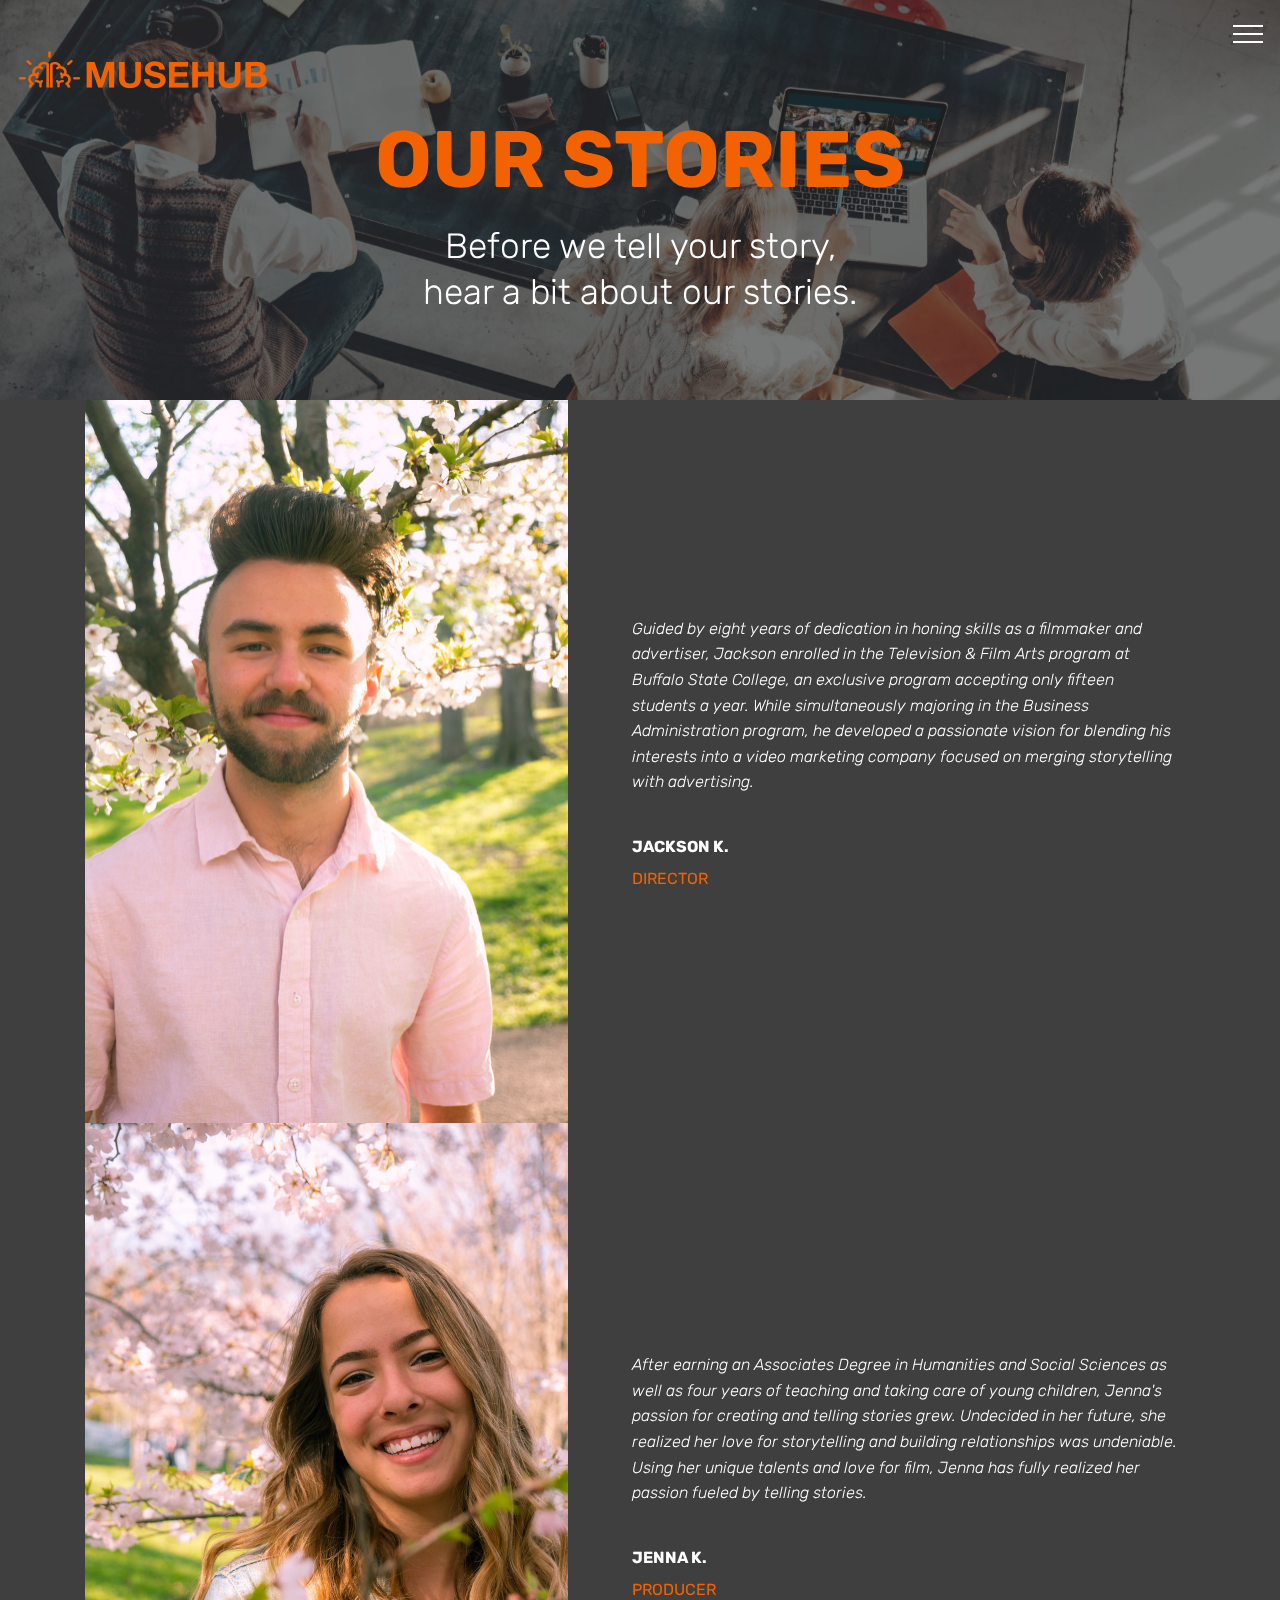
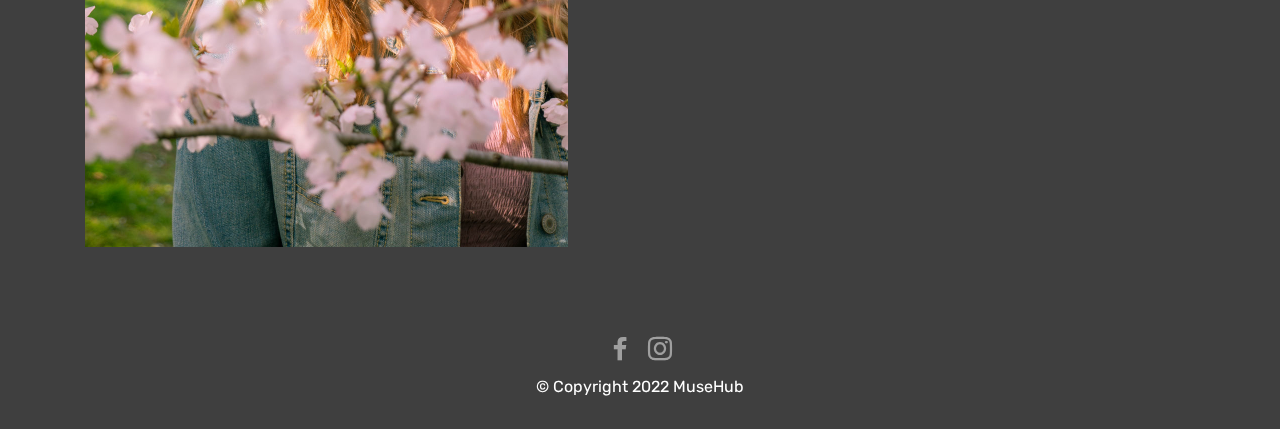
==== about-us.html @ b137a428 "MH Connection" ====
<!DOCTYPE html>
<html  >
<head>
  <!-- Site made with Mobirise Website Builder v4.12.4, https://mobirise.com -->
  <meta charset="UTF-8">
  <meta http-equiv="X-UA-Compatible" content="IE=edge">
  <meta name="generator" content="Mobirise v4.12.4, mobirise.com">
  <meta name="viewport" content="width=device-width, initial-scale=1, minimum-scale=1">
  <link rel="shortcut icon" href="assets/images/logo-icon-bottomless-downscaled-128x128-1.png" type="image/x-icon">
  <meta name="description" content="About Us | MuseHub">
  
  
  <title>About Us</title>
  <link rel="stylesheet" href="assets/web/assets/mobirise-icons/mobirise-icons.css">
  <link rel="stylesheet" href="assets/bootstrap/css/bootstrap.min.css">
  <link rel="stylesheet" href="assets/bootstrap/css/bootstrap-grid.min.css">
  <link rel="stylesheet" href="assets/bootstrap/css/bootstrap-reboot.min.css">
  <link rel="stylesheet" href="assets/socicon/css/styles.css">
  <link rel="stylesheet" href="assets/tether/tether.min.css">
  <link rel="stylesheet" href="assets/dropdown/css/style.css">
  <link rel="stylesheet" href="assets/theme/css/style.css">
  <link rel="preload" as="style" href="assets/mobirise/css/mbr-additional.css"><link rel="stylesheet" href="assets/mobirise/css/mbr-additional.css" type="text/css">
  
  
  
</head>
<body>
  <section class="menu cid-t1zTqiDRHz" once="menu" id="menu1-e">

    

    <nav class="navbar navbar-expand beta-menu navbar-dropdown align-items-center navbar-fixed-top collapsed bg-color transparent">
        <button class="navbar-toggler navbar-toggler-right" type="button" data-toggle="collapse" data-target="#navbarSupportedContent" aria-controls="navbarSupportedContent" aria-expanded="false" aria-label="Toggle navigation">
            <div class="hamburger">
                <span></span>
                <span></span>
                <span></span>
                <span></span>
            </div>
        </button>
        <div class="menu-logo">
            <div class="navbar-brand">
                <span class="navbar-logo">
                    <a href="index.html">
                         <img src="assets/images/logo-full-256x128.png" alt="Mobirise" title="" style="height: 8rem;">
                    </a>
                </span>
                
            </div>
        </div>
        <div class="collapse navbar-collapse" id="navbarSupportedContent">
            <ul class="navbar-nav nav-dropdown nav-right" data-app-modern-menu="true"><li class="nav-item">
                    <a class="nav-link link text-white display-7" href="index.html">Home</a>
                </li><li class="nav-item"><a class="nav-link link text-white display-7" href="portfolio.html">Portfolio</a></li><li class="nav-item"><a class="nav-link link text-white display-7" href="about-us.html">About Us</a></li></ul>
            
        </div>
    </nav>
</section>

<section class="engine"><a href="https://mobirise.info">Mobirise</a></section><section class="mbr-section content5 cid-t28yUjhYDV mbr-parallax-background" id="content5-j">

    

    <div class="mbr-overlay" style="opacity: 0.6; background-color: rgb(35, 35, 35);">
    </div>

    <div class="container">
        <div class="media-container-row">
            <div class="title col-12 col-md-8">
                <h2 class="align-center mbr-bold mbr-white pb-3 mbr-fonts-style display-1">OUR STORIES</h2>
                <h3 class="mbr-section-subtitle align-center mbr-light mbr-white pb-3 mbr-fonts-style display-5">
                    Before we tell your story,<br>hear a bit about our stories.</h3>
                
                
            </div>
        </div>
    </div>
</section>

<section class="testimonials2 cid-t28yjPKEwn" id="testimonials2-g">

    

    

    <div class="container">
        <div class="media-container-row">
            <div class="mbr-figure pr-lg-5" style="width: 90%;">
              <img src="assets/images/p1060452-966x1448.jpg" alt="" title="">
            </div>
            <div class="media-content px-3 align-self-center mbr-white py-2">
                    <p class="mbr-text testimonial-text mbr-fonts-style display-7">
                       Guided by eight years of dedication in honing skills as a filmmaker and advertiser, Jackson enrolled in the Television &amp; Film Arts program at Buffalo State College, an exclusive program accepting only fifteen students a year. While simultaneously majoring in the Business Administration program, he developed a passionate vision for blending his interests into a video marketing company focused on merging storytelling with advertising.
                    </p>
                    <p class="mbr-author-name pt-4 mb-2 mbr-fonts-style display-7">JACKSON K.</p>
                    <p class="mbr-author-desc mbr-fonts-style display-7">DIRECTOR</p>
            </div>
        </div>
    </div>
</section>

<section class="testimonials2 cid-t28ByEzPIS" id="testimonials2-k">

    

    

    <div class="container">
        <div class="media-container-row">
            <div class="mbr-figure pr-lg-5" style="width: 90%;">
              <img src="assets/images/p1060323-966x1448.jpg" alt="" title="">
            </div>
            <div class="media-content px-3 align-self-center mbr-white py-2">
                    <p class="mbr-text testimonial-text mbr-fonts-style display-7">After earning an Associates Degree in Humanities and Social Sciences as well as four years of teaching and taking care of young children, Jenna's passion for creating and telling stories grew. Undecided in her future, she realized her love for storytelling and building relationships was undeniable. Using her unique talents and love for film, Jenna has fully realized her passion fueled by telling stories.</p>
                    <p class="mbr-author-name pt-4 mb-2 mbr-fonts-style display-7">JENNA K.</p>
                    <p class="mbr-author-desc mbr-fonts-style display-7">PRODUCER</p>
            </div>
        </div>
    </div>
</section>

<section once="footers" class="cid-t2bMqjJQaC" id="footer7-13">

    

    

    <div class="container">
        <div class="media-container-row align-center mbr-white">
            
            <div class="row social-row">
                <div class="social-list align-right pb-2">
                    
                    
                    
                    
                    
                    
                <div class="soc-item">
                        <a href="https://twitter.com/mobirise" target="_blank">
                            <span class="mbr-iconfont mbr-iconfont-social socicon-facebook socicon"></span>
                        </a>
                    </div><div class="soc-item">
                        <a href="https://twitter.com/mobirise" target="_blank">
                            <span class="mbr-iconfont mbr-iconfont-social socicon-instagram socicon"></span>
                        </a>
                    </div></div>
            </div>
            <div class="row row-copirayt">
                <p class="mbr-text mb-0 mbr-fonts-style mbr-white align-center display-7">
                    © Copyright 2022 MuseHub</p>
            </div>
        </div>
    </div>
</section>


  <script src="assets/web/assets/jquery/jquery.min.js"></script>
  <script src="assets/popper/popper.min.js"></script>
  <script src="assets/bootstrap/js/bootstrap.min.js"></script>
  <script src="assets/tether/tether.min.js"></script>
  <script src="assets/dropdown/js/nav-dropdown.js"></script>
  <script src="assets/dropdown/js/navbar-dropdown.js"></script>
  <script src="assets/touchswipe/jquery.touch-swipe.min.js"></script>
  <script src="assets/parallax/jarallax.min.js"></script>
  <script src="assets/smoothscroll/smooth-scroll.js"></script>
  <script src="assets/theme/js/script.js"></script>
  
  
</body>
</html>
---- assets/web/assets/mobirise-icons/mobirise-icons.css ----
@font-face {
  font-family: 'MobiriseIcons';
  src:  url('mobirise-icons.eot?spat4u');
  src:  url('mobirise-icons.eot?spat4u#iefix') format('embedded-opentype'),
    url('mobirise-icons.ttf?spat4u') format('truetype'),
    url('mobirise-icons.woff?spat4u') format('woff'),
    url('mobirise-icons.svg?spat4u#MobiriseIcons') format('svg');
  font-weight: normal;
  font-style: normal;
  font-display: swap;
}

[class^="mbri-"], [class*=" mbri-"] {
  /* use !important to prevent issues with browser extensions that change fonts */
  font-family: MobiriseIcons !important;
  speak: none;
  font-style: normal;
  font-weight: normal;
  font-variant: normal;
  text-transform: none;
  line-height: 1;

  /* Better Font Rendering =========== */
  -webkit-font-smoothing: antialiased;
  -moz-osx-font-smoothing: grayscale;
}

.mbri-add-submenu:before {
  content: "\e900";
}
.mbri-alert:before {
  content: "\e901";
}
.mbri-align-center:before {
  content: "\e902";
}
.mbri-align-justify:before {
  content: "\e903";
}
.mbri-align-left:before {
  content: "\e904";
}
.mbri-align-right:before {
  content: "\e905";
}
.mbri-android:before {
  content: "\e906";
}
.mbri-apple:before {
  content: "\e907";
}
.mbri-arrow-down:before {
  content: "\e908";
}
.mbri-arrow-next:before {
  content: "\e909";
}
.mbri-arrow-prev:before {
  content: "\e90a";
}
.mbri-arrow-up:before {
  content: "\e90b";
}
.mbri-bold:before {
  content: "\e90c";
}
.mbri-bookmark:before {
  content: "\e90d";
}
.mbri-bootstrap:before {
  content: "\e90e";
}
.mbri-briefcase:before {
  content: "\e90f";
}
.mbri-browse:before {
  content: "\e910";
}
.mbri-bulleted-list:before {
  content: "\e911";
}
.mbri-calendar:before {
  content: "\e912";
}
.mbri-camera:before {
  content: "\e913";
}
.mbri-cart-add:before {
  content: "\e914";
}
.mbri-cart-full:before {
  content: "\e915";
}
.mbri-cash:before {
  content: "\e916";
}
.mbri-change-style:before {
  content: "\e917";
}
.mbri-chat:before {
  content: "\e918";
}
.mbri-clock:before {
  content: "\e919";
}
.mbri-close:before {
  content: "\e91a";
}
.mbri-cloud:before {
  content: "\e91b";
}
.mbri-code:before {
  content: "\e91c";
}
.mbri-contact-form:before {
  content: "\e91d";
}
.mbri-credit-card:before {
  content: "\e91e";
}
.mbri-cursor-click:before {
  content: "\e91f";
}
.mbri-cust-feedback:before {
  content: "\e920";
}
.mbri-database:before {
  content: "\e921";
}
.mbri-delivery:before {
  content: "\e922";
}
.mbri-desktop:before {
  content: "\e923";
}
.mbri-devices:before {
  content: "\e924";
}
.mbri-down:before {
  content: "\e925";
}
.mbri-download:before {
  content: "\e989";
}
.mbri-drag-n-drop:before {
  content: "\e927";
}
.mbri-drag-n-drop2:before {
  content: "\e928";
}
.mbri-edit:before {
  content: "\e929";
}
.mbri-edit2:before {
  content: "\e92a";
}
.mbri-error:before {
  content: "\e92b";
}
.mbri-extension:before {
  content: "\e92c";
}
.mbri-features:before {
  content: "\e92d";
}
.mbri-file:before {
  content: "\e92e";
}
.mbri-flag:before {
  content: "\e92f";
}
.mbri-folder:before {
  content: "\e930";
}
.mbri-gift:before {
  content: "\e931";
}
.mbri-github:before {
  content: "\e932";
}
.mbri-globe:before {
  content: "\e933";
}
.mbri-globe-2:before {
  content: "\e934";
}
.mbri-growing-chart:before {
  content: "\e935";
}
.mbri-hearth:before {
  content: "\e936";
}
.mbri-help:before {
  content: "\e937";
}
.mbri-home:before {
  content: "\e938";
}
.mbri-hot-cup:before {
  content: "\e939";
}
.mbri-idea:before {
  content: "\e93a";
}
.mbri-image-gallery:before {
  content: "\e93b";
}
.mbri-image-slider:before {
  content: "\e93c";
}
.mbri-info:before {
  content: "\e93d";
}
.mbri-italic:before {
  content: "\e93e";
}
.mbri-key:before {
  content: "\e93f";
}
.mbri-laptop:before {
  content: "\e940";
}
.mbri-layers:before {
  content: "\e941";
}
.mbri-left-right:before {
  content: "\e942";
}
.mbri-left:before {
  content: "\e943";
}
.mbri-letter:before {
  content: "\e944";
}
.mbri-like:before {
  content: "\e945";
}
.mbri-link:before {
  content: "\e946";
}
.mbri-lock:before {
  content: "\e947";
}
.mbri-login:before {
  content: "\e948";
}
.mbri-logout:before {
  content: "\e949";
}
.mbri-magic-stick:before {
  content: "\e94a";
}
.mbri-map-pin:before {
  content: "\e94b";
}
.mbri-menu:before {
  content: "\e94c";
}
.mbri-mobile:before {
  content: "\e94d";
}
.mbri-mobile2:before {
  content: "\e94e";
}
.mbri-mobirise:before {
  content: "\e94f";
}
.mbri-more-horizontal:before {
  content: "\e950";
}
.mbri-more-vertical:before {
  content: "\e951";
}
.mbri-music:before {
  content: "\e952";
}
.mbri-new-file:before {
  content: "\e953";
}
.mbri-numbered-list:before {
  content: "\e954";
}
.mbri-opened-folder:before {
  content: "\e955";
}
.mbri-pages:before {
  content: "\e956";
}
.mbri-paper-plane:before {
  content: "\e957";
}
.mbri-paperclip:before {
  content: "\e958";
}
.mbri-photo:before {
  content: "\e959";
}
.mbri-photos:before {
  content: "\e95a";
}
.mbri-pin:before {
  content: "\e95b";
}
.mbri-play:before {
  content: "\e95c";
}
.mbri-plus:before {
  content: "\e95d";
}
.mbri-preview:before {
  content: "\e95e";
}
.mbri-print:before {
  content: "\e95f";
}
.mbri-protect:before {
  content: "\e960";
}
.mbri-question:before {
  content: "\e961";
}
.mbri-quote-left:before {
  content: "\e962";
}
.mbri-quote-right:before {
  content: "\e963";
}
.mbri-refresh:before {
  content: "\e964";
}
.mbri-responsive:before {
  content: "\e965";
}
.mbri-right:before {
  content: "\e966";
}
.mbri-rocket:before {
  content: "\e967";
}
.mbri-sad-face:before {
  content: "\e968";
}
.mbri-sale:before {
  content: "\e969";
}
.mbri-save:before {
  content: "\e96a";
}
.mbri-search:before {
  content: "\e96b";
}
.mbri-setting:before {
  content: "\e96c";
}
.mbri-setting2:before {
  content: "\e96d";
}
.mbri-setting3:before {
  content: "\e96e";
}
.mbri-share:before {
  content: "\e96f";
}
.mbri-shopping-bag:before {
  content: "\e970";
}
.mbri-shopping-basket:before {
  content: "\e971";
}
.mbri-shopping-cart:before {
  content: "\e972";
}
.mbri-sites:before {
  content: "\e973";
}
.mbri-smile-face:before {
  content: "\e974";
}
.mbri-speed:before {
  content: "\e975";
}
.mbri-star:before {
  content: "\e976";
}
.mbri-success:before {
  content: "\e977";
}
.mbri-sun:before {
  content: "\e978";
}
.mbri-sun2:before {
  content: "\e979";
}
.mbri-tablet:before {
  content: "\e97a";
}
.mbri-tablet-vertical:before {
  content: "\e97b";
}
.mbri-target:before {
  content: "\e97c";
}
.mbri-timer:before {
  content: "\e97d";
}
.mbri-to-ftp:before {
  content: "\e97e";
}
.mbri-to-local-drive:before {
  content: "\e97f";
}
.mbri-touch-swipe:before {
  content: "\e980";
}
.mbri-touch:before {
  content: "\e981";
}
.mbri-trash:before {
  content: "\e982";
}
.mbri-underline:before {
  content: "\e983";
}
.mbri-unlink:before {
  content: "\e984";
}
.mbri-unlock:before {
  content: "\e985";
}
.mbri-up-down:before {
  content: "\e986";
}
.mbri-up:before {
  content: "\e987";
}
.mbri-update:before {
  content: "\e988";
}
.mbri-upload:before {
 content: "\e926"; 
}
.mbri-user:before {
  content: "\e98a";
}
.mbri-user2:before {
  content: "\e98b";
}
.mbri-users:before {
  content: "\e98c";
}
.mbri-video:before {
  content: "\e98d";
}
.mbri-video-play:before {
  content: "\e98e";
}
.mbri-watch:before {
  content: "\e98f";
}
.mbri-website-theme:before {
  content: "\e990";
}
.mbri-wifi:before {
  content: "\e991";
}
.mbri-windows:before {
  content: "\e992";
}
.mbri-zoom-out:before {
  content: "\e993";
}
.mbri-redo:before {
  content: "\e994";
}
.mbri-undo:before {
  content: "\e995";
}
---- assets/socicon/css/styles.css ----
@charset "UTF-8";

@font-face {
  font-family: 'Socicon';
  src:  url('../fonts/socicon.eot');
  src:  url('../fonts/socicon.eot?#iefix') format('embedded-opentype'),
    url('../fonts/socicon.woff2') format('woff2'),
    url('../fonts/socicon.ttf') format('truetype'),
    url('../fonts/socicon.woff') format('woff'),
    url('../fonts/socicon.svg#socicon') format('svg');
  font-weight: normal;
  font-style: normal;
}

[data-icon]:before {
  font-family: "socicon" !important;
  content: attr(data-icon);
  font-style: normal !important;
  font-weight: normal !important;
  font-variant: normal !important;
  text-transform: none !important;
  speak: none;
  line-height: 1;
  -webkit-font-smoothing: antialiased;
  -moz-osx-font-smoothing: grayscale;
}

[class^="socicon-"], [class*=" socicon-"] {
  /* use !important to prevent issues with browser extensions that change fonts */
  font-family: 'Socicon' !important;
  speak: none;
  font-style: normal;
  font-weight: normal;
  font-variant: normal;
  text-transform: none;
  line-height: 1;

  /* Better Font Rendering =========== */
  -webkit-font-smoothing: antialiased;
  -moz-osx-font-smoothing: grayscale;
}

.socicon-eitaa:before {
  content: "\e97c";
}
.socicon-soroush:before {
  content: "\e97d";
}
.socicon-bale:before {
  content: "\e97e";
}
.socicon-zazzle:before {
  content: "\e97b";
}
.socicon-society6:before {
  content: "\e97a";
}
.socicon-redbubble:before {
  content: "\e979";
}
.socicon-avvo:before {
  content: "\e978";
}
.socicon-stitcher:before {
  content: "\e977";
}
.socicon-googlehangouts:before {
  content: "\e974";
}
.socicon-dlive:before {
  content: "\e975";
}
.socicon-vsco:before {
  content: "\e976";
}
.socicon-flipboard:before {
  content: "\e973";
}
.socicon-ubuntu:before {
  content: "\e958";
}
.socicon-artstation:before {
  content: "\e959";
}
.socicon-invision:before {
  content: "\e95a";
}
.socicon-torial:before {
  content: "\e95b";
}
.socicon-collectorz:before {
  content: "\e95c";
}
.socicon-seenthis:before {
  content: "\e95d";
}
.socicon-googleplaymusic:before {
  content: "\e95e";
}
.socicon-debian:before {
  content: "\e95f";
}
.socicon-filmfreeway:before {
  content: "\e960";
}
.socicon-gnome:before {
  content: "\e961";
}
.socicon-itchio:before {
  content: "\e962";
}
.socicon-jamendo:before {
  content: "\e963";
}
.socicon-mix:before {
  content: "\e964";
}
.socicon-sharepoint:before {
  content: "\e965";
}
.socicon-tinder:before {
  content: "\e966";
}
.socicon-windguru:before {
  content: "\e967";
}
.socicon-cdbaby:before {
  content: "\e968";
}
.socicon-elementaryos:before {
  content: "\e969";
}
.socicon-stage32:before {
  content: "\e96a";
}
.socicon-tiktok:before {
  content: "\e96b";
}
.socicon-gitter:before {
  content: "\e96c";
}
.socicon-letterboxd:before {
  content: "\e96d";
}
.socicon-threema:before {
  content: "\e96e";
}
.socicon-splice:before {
  content: "\e96f";
}
.socicon-metapop:before {
  content: "\e970";
}
.socicon-naver:before {
  content: "\e971";
}
.socicon-remote:before {
  content: "\e972";
}
.socicon-internet:before {
  content: "\e957";
}
.socicon-moddb:before {
  content: "\e94b";
}
.socicon-indiedb:before {
  content: "\e94c";
}
.socicon-traxsource:before {
  content: "\e94d";
}
.socicon-gamefor:before {
  content: "\e94e";
}
.socicon-pixiv:before {
  content: "\e94f";
}
.socicon-myanimelist:before {
  content: "\e950";
}
.socicon-blackberry:before {
  content: "\e951";
}
.socicon-wickr:before {
  content: "\e952";
}
.socicon-spip:before {
  content: "\e953";
}
.socicon-napster:before {
  content: "\e954";
}
.socicon-beatport:before {
  content: "\e955";
}
.socicon-hackerone:before {
  content: "\e956";
}
.socicon-hackernews:before {
  content: "\e946";
}
.socicon-smashwords:before {
  content: "\e947";
}
.socicon-kobo:before {
  content: "\e948";
}
.socicon-bookbub:before {
  content: "\e949";
}
.socicon-mailru:before {
  content: "\e94a";
}
.socicon-gitlab:before {
  content: "\e945";
}
.socicon-instructables:before {
  content: "\e944";
}
.socicon-portfolio:before {
  content: "\e943";
}
.socicon-codered:before {
  content: "\e940";
}
.socicon-origin:before {
  content: "\e941";
}
.socicon-nextdoor:before {
  content: "\e942";
}
.socicon-udemy:before {
  content: "\e93f";
}
.socicon-livemaster:before {
  content: "\e93e";
}
.socicon-crunchbase:before {
  content: "\e93b";
}
.socicon-homefy:before {
  content: "\e93c";
}
.socicon-calendly:before {
  content: "\e93d";
}
.socicon-realtor:before {
  content: "\e90f";
}
.socicon-tidal:before {
  content: "\e910";
}
.socicon-qobuz:before {
  content: "\e911";
}
.socicon-natgeo:before {
  content: "\e912";
}
.socicon-mastodon:before {
  content: "\e913";
}
.socicon-unsplash:before {
  content: "\e914";
}
.socicon-homeadvisor:before {
  content: "\e915";
}
.socicon-angieslist:before {
  content: "\e916";
}
.socicon-codepen:before {
  content: "\e917";
}
.socicon-slack:before {
  content: "\e918";
}
.socicon-openaigym:before {
  content: "\e919";
}
.socicon-logmein:before {
  content: "\e91a";
}
.socicon-fiverr:before {
  content: "\e91b";
}
.socicon-gotomeeting:before {
  content: "\e91c";
}
.socicon-aliexpress:before {
  content: "\e91d";
}
.socicon-guru:before {
  content: "\e91e";
}
.socicon-appstore:before {
  content: "\e91f";
}
.socicon-homes:before {
  content: "\e920";
}
.socicon-zoom:before {
  content: "\e921";
}
.socicon-alibaba:before {
  content: "\e922";
}
.socicon-craigslist:before {
  content: "\e923";
}
.socicon-wix:before {
  content: "\e924";
}
.socicon-redfin:before {
  content: "\e925";
}
.socicon-googlecalendar:before {
  content: "\e926";
}
.socicon-shopify:before {
  content: "\e927";
}
.socicon-freelancer:before {
  content: "\e928";
}
.socicon-seedrs:before {
  content: "\e929";
}
.socicon-bing:before {
  content: "\e92a";
}
.socicon-doodle:before {
  content: "\e92b";
}
.socicon-bonanza:before {
  content: "\e92c";
}
.socicon-squarespace:before {
  content: "\e92d";
}
.socicon-toptal:before {
  content: "\e92e";
}
.socicon-gust:before {
  content: "\e92f";
}
.socicon-ask:before {
  content: "\e930";
}
.socicon-trulia:before {
  content: "\e931";
}
.socicon-loomly:before {
  content: "\e932";
}
.socicon-ghost:before {
  content: "\e933";
}
.socicon-upwork:before {
  content: "\e934";
}
.socicon-fundable:before {
  content: "\e935";
}
.socicon-booking:before {
  content: "\e936";
}
.socicon-googlemaps:before {
  content: "\e937";
}
.socicon-zillow:before {
  content: "\e938";
}
.socicon-niconico:before {
  content: "\e939";
}
.socicon-toneden:before {
  content: "\e93a";
}
.socicon-augment:before {
  content: "\e908";
}
.socicon-bitbucket:before {
  content: "\e909";
}
.socicon-fyuse:before {
  content: "\e90a";
}
.socicon-yt-gaming:before {
  content: "\e90b";
}
.socicon-sketchfab:before {
  content: "\e90c";
}
.socicon-mobcrush:before {
  content: "\e90d";
}
.socicon-microsoft:before {
  content: "\e90e";
}
.socicon-pandora:before {
  content: "\e907";
}
.socicon-messenger:before {
  content: "\e906";
}
.socicon-gamewisp:before {
  content: "\e905";
}
.socicon-bloglovin:before {
  content: "\e904";
}
.socicon-tunein:before {
  content: "\e903";
}
.socicon-gamejolt:before {
  content: "\e901";
}
.socicon-trello:before {
  content: "\e902";
}
.socicon-spreadshirt:before {
  content: "\e900";
}
.socicon-500px:before {
  content: "\e000";
}
.socicon-8tracks:before {
  content: "\e001";
}
.socicon-airbnb:before {
  content: "\e002";
}
.socicon-alliance:before {
  content: "\e003";
}
.socicon-amazon:before {
  content: "\e004";
}
.socicon-amplement:before {
  content: "\e005";
}
.socicon-android:before {
  content: "\e006";
}
.socicon-angellist:before {
  content: "\e007";
}
.socicon-apple:before {
  content: "\e008";
}
.socicon-appnet:before {
  content: "\e009";
}
.socicon-baidu:before {
  content: "\e00a";
}
.socicon-bandcamp:before {
  content: "\e00b";
}
.socicon-battlenet:before {
  content: "\e00c";
}
.socicon-mixer:before {
  content: "\e00d";
}
.socicon-bebee:before {
  content: "\e00e";
}
.socicon-bebo:before {
  content: "\e00f";
}
.socicon-behance:before {
  content: "\e010";
}
.socicon-blizzard:before {
  content: "\e011";
}
.socicon-blogger:before {
  content: "\e012";
}
.socicon-buffer:before {
  content: "\e013";
}
.socicon-chrome:before {
  content: "\e014";
}
.socicon-coderwall:before {
  content: "\e015";
}
.socicon-curse:before {
  content: "\e016";
}
.socicon-dailymotion:before {
  content: "\e017";
}
.socicon-deezer:before {
  content: "\e018";
}
.socicon-delicious:before {
  content: "\e019";
}
.socicon-deviantart:before {
  content: "\e01a";
}
.socicon-diablo:before {
  content: "\e01b";
}
.socicon-digg:before {
  content: "\e01c";
}
.socicon-discord:before {
  content: "\e01d";
}
.socicon-disqus:before {
  content: "\e01e";
}
.socicon-douban:before {
  content: "\e01f";
}
.socicon-draugiem:before {
  content: "\e020";
}
.socicon-dribbble:before {
  content: "\e021";
}
.socicon-drupal:before {
  content: "\e022";
}
.socicon-ebay:before {
  content: "\e023";
}
.socicon-ello:before {
  content: "\e024";
}
.socicon-endomodo:before {
  content: "\e025";
}
.socicon-envato:before {
  content: "\e026";
}
.socicon-etsy:before {
  content: "\e027";
}
.socicon-facebook:before {
  content: "\e028";
}
.socicon-feedburner:before {
  content: "\e029";
}
.socicon-filmweb:before {
  content: "\e02a";
}
.socicon-firefox:before {
  content: "\e02b";
}
.socicon-flattr:before {
  content: "\e02c";
}
.socicon-flickr:before {
  content: "\e02d";
}
.socicon-formulr:before {
  content: "\e02e";
}
.socicon-forrst:before {
  content: "\e02f";
}
.socicon-foursquare:before {
  content: "\e030";
}
.socicon-friendfeed:before {
  content: "\e031";
}
.socicon-github:before {
  content: "\e032";
}
.socicon-goodreads:before {
  content: "\e033";
}
.socicon-google:before {
  content: "\e034";
}
.socicon-googlescholar:before {
  content: "\e035";
}
.socicon-googlegroups:before {
  content: "\e036";
}
.socicon-googlephotos:before {
  content: "\e037";
}
.socicon-googleplus:before {
  content: "\e038";
}
.socicon-grooveshark:before {
  content: "\e039";
}
.socicon-hackerrank:before {
  content: "\e03a";
}
.socicon-hearthstone:before {
  content: "\e03b";
}
.socicon-hellocoton:before {
  content: "\e03c";
}
.socicon-heroes:before {
  content: "\e03d";
}
.socicon-smashcast:before {
  content: "\e03e";
}
.socicon-horde:before {
  content: "\e03f";
}
.socicon-houzz:before {
  content: "\e040";
}
.socicon-icq:before {
  content: "\e041";
}
.socicon-identica:before {
  content: "\e042";
}
.socicon-imdb:before {
  content: "\e043";
}
.socicon-instagram:before {
  content: "\e044";
}
.socicon-issuu:before {
  content: "\e045";
}
.socicon-istock:before {
  content: "\e046";
}
.socicon-itunes:before {
  content: "\e047";
}
.socicon-keybase:before {
  content: "\e048";
}
.socicon-lanyrd:before {
  content: "\e049";
}
.socicon-lastfm:before {
  content: "\e04a";
}
.socicon-line:before {
  content: "\e04b";
}
.socicon-linkedin:before {
  content: "\e04c";
}
.socicon-livejournal:before {
  content: "\e04d";
}
.socicon-lyft:before {
  content: "\e04e";
}
.socicon-macos:before {
  content: "\e04f";
}
.socicon-mail:before {
  content: "\e050";
}
.socicon-medium:before {
  content: "\e051";
}
.socicon-meetup:before {
  content: "\e052";
}
.socicon-mixcloud:before {
  content: "\e053";
}
.socicon-modelmayhem:before {
  content: "\e054";
}
.socicon-mumble:before {
  content: "\e055";
}
.socicon-myspace:before {
  content: "\e056";
}
.socicon-newsvine:before {
  content: "\e057";
}
.socicon-nintendo:before {
  content: "\e058";
}
.socicon-npm:before {
  content: "\e059";
}
.socicon-odnoklassniki:before {
  content: "\e05a";
}
.socicon-openid:before {
  content: "\e05b";
}
.socicon-opera:before {
  content: "\e05c";
}
.socicon-outlook:before {
  content: "\e05d";
}
.socicon-overwatch:before {
  content: "\e05e";
}
.socicon-patreon:before {
  content: "\e05f";
}
.socicon-paypal:before {
  content: "\e060";
}
.socicon-periscope:before {
  content: "\e061";
}
.socicon-persona:before {
  content: "\e062";
}
.socicon-pinterest:before {
  content: "\e063";
}
.socicon-play:before {
  content: "\e064";
}
.socicon-player:before {
  content: "\e065";
}
.socicon-playstation:before {
  content: "\e066";
}
.socicon-pocket:before {
  content: "\e067";
}
.socicon-qq:before {
  content: "\e068";
}
.socicon-quora:before {
  content: "\e069";
}
.socicon-raidcall:before {
  content: "\e06a";
}
.socicon-ravelry:before {
  content: "\e06b";
}
.socicon-reddit:before {
  content: "\e06c";
}
.socicon-renren:before {
  content: "\e06d";
}
.socicon-researchgate:before {
  content: "\e06e";
}
.socicon-residentadvisor:before {
  content: "\e06f";
}
.socicon-reverbnation:before {
  content: "\e070";
}
.socicon-rss:before {
  content: "\e071";
}
.socicon-sharethis:before {
  content: "\e072";
}
.socicon-skype:before {
  content: "\e073";
}
.socicon-slideshare:before {
  content: "\e074";
}
.socicon-smugmug:before {
  content: "\e075";
}
.socicon-snapchat:before {
  content: "\e076";
}
.socicon-songkick:before {
  content: "\e077";
}
.socicon-soundcloud:before {
  content: "\e078";
}
.socicon-spotify:before {
  content: "\e079";
}
.socicon-stackexchange:before {
  content: "\e07a";
}
.socicon-stackoverflow:before {
  content: "\e07b";
}
.socicon-starcraft:before {
  content: "\e07c";
}
.socicon-stayfriends:before {
  content: "\e07d";
}
.socicon-steam:before {
  content: "\e07e";
}
.socicon-storehouse:before {
  content: "\e07f";
}
.socicon-strava:before {
  content: "\e080";
}
.socicon-streamjar:before {
  content: "\e081";
}
.socicon-stumbleupon:before {
  content: "\e082";
}
.socicon-swarm:before {
  content: "\e083";
}
.socicon-teamspeak:before {
  content: "\e084";
}
.socicon-teamviewer:before {
  content: "\e085";
}
.socicon-technorati:before {
  content: "\e086";
}
.socicon-telegram:before {
  content: "\e087";
}
.socicon-tripadvisor:before {
  content: "\e088";
}
.socicon-tripit:before {
  content: "\e089";
}
.socicon-triplej:before {
  content: "\e08a";
}
.socicon-tumblr:before {
  content: "\e08b";
}
.socicon-twitch:before {
  content: "\e08c";
}
.socicon-twitter:before {
  content: "\e08d";
}
.socicon-uber:before {
  content: "\e08e";
}
.socicon-ventrilo:before {
  content: "\e08f";
}
.socicon-viadeo:before {
  content: "\e090";
}
.socicon-viber:before {
  content: "\e091";
}
.socicon-viewbug:before {
  content: "\e092";
}
.socicon-vimeo:before {
  content: "\e093";
}
.socicon-vine:before {
  content: "\e094";
}
.socicon-vkontakte:before {
  content: "\e095";
}
.socicon-warcraft:before {
  content: "\e096";
}
.socicon-wechat:before {
  content: "\e097";
}
.socicon-weibo:before {
  content: "\e098";
}
.socicon-whatsapp:before {
  content: "\e099";
}
.socicon-wikipedia:before {
  content: "\e09a";
}
.socicon-windows:before {
  content: "\e09b";
}
.socicon-wordpress:before {
  content: "\e09c";
}
.socicon-wykop:before {
  content: "\e09d";
}
.socicon-xbox:before {
  content: "\e09e";
}
.socicon-xing:before {
  content: "\e09f";
}
.socicon-yahoo:before {
  content: "\e0a0";
}
.socicon-yammer:before {
  content: "\e0a1";
}
.socicon-yandex:before {
  content: "\e0a2";
}
.socicon-yelp:before {
  content: "\e0a3";
}
.socicon-younow:before {
  content: "\e0a4";
}
.socicon-youtube:before {
  content: "\e0a5";
}
.socicon-zapier:before {
  content: "\e0a6";
}
.socicon-zerply:before {
  content: "\e0a7";
}
.socicon-zomato:before {
  content: "\e0a8";
}
.socicon-zynga:before {
  content: "\e0a9";
}
---- assets/dropdown/css/style.css ----
.navbar-dropdown {
  left: 0;
  padding: 0;
  position: absolute;
  right: 0;
  top: 0;
  transition: all 0.45s ease;
  z-index: 1030;
  background: #282828; }
  .navbar-dropdown .navbar-logo {
    margin-right: 0.8rem;
    transition: margin 0.3s ease-in-out;
    vertical-align: middle; }
    .navbar-dropdown .navbar-logo img {
      height: 3.125rem;
      transition: all 0.3s ease-in-out; }
    .navbar-dropdown .navbar-logo.mbr-iconfont {
      font-size: 3.125rem;
      line-height: 3.125rem; }
  .navbar-dropdown .navbar-caption {
    font-weight: 700;
    white-space: normal;
    vertical-align: -4px;
    line-height: 3.125rem !important; }
    .navbar-dropdown .navbar-caption, .navbar-dropdown .navbar-caption:hover {
      color: inherit;
      text-decoration: none; }
  .navbar-dropdown .mbr-iconfont + .navbar-caption {
    vertical-align: -1px; }
  .navbar-dropdown.navbar-fixed-top {
    position: fixed; }
  .navbar-dropdown .navbar-brand span {
    vertical-align: -4px; }
  .navbar-dropdown.bg-color.transparent {
    background: none; }
  .navbar-dropdown.navbar-short .navbar-brand {
    padding: 0.625rem 0; }
    .navbar-dropdown.navbar-short .navbar-brand span {
      vertical-align: -1px; }
  .navbar-dropdown.navbar-short .navbar-caption {
    line-height: 2.375rem !important;
    vertical-align: -2px; }
  .navbar-dropdown.navbar-short .navbar-logo {
    margin-right: 0.5rem; }
    .navbar-dropdown.navbar-short .navbar-logo img {
      height: 2.375rem; }
    .navbar-dropdown.navbar-short .navbar-logo.mbr-iconfont {
      font-size: 2.375rem;
      line-height: 2.375rem; }
  .navbar-dropdown.navbar-short .mbr-table-cell {
    height: 3.625rem; }
  .navbar-dropdown .navbar-close {
    left: 0.6875rem;
    position: fixed;
    top: 0.75rem;
    z-index: 1000; }
  .navbar-dropdown .hamburger-icon {
    content: "";
    display: inline-block;
    vertical-align: middle;
    width: 16px;
    -webkit-box-shadow: 0 -6px 0 1px #282828,0 0 0 1px #282828,0 6px 0 1px #282828;
    -moz-box-shadow: 0 -6px 0 1px #282828,0 0 0 1px #282828,0 6px 0 1px #282828;
    box-shadow: 0 -6px 0 1px #282828,0 0 0 1px #282828,0 6px 0 1px #282828; }

.dropdown-menu .dropdown-toggle[data-toggle="dropdown-submenu"]::after {
  border-bottom: 0.35em solid transparent;
  border-left: 0.35em solid;
  border-right: 0;
  border-top: 0.35em solid transparent;
  margin-left: 0.3rem; }

.dropdown-menu .dropdown-item:focus {
  outline: 0; }

.nav-dropdown {
  font-size: 0.75rem;
  font-weight: 500;
  height: auto !important; }
  .nav-dropdown .nav-btn {
    padding-left: 1rem; }
  .nav-dropdown .link {
    margin: .667em 1.667em;
    font-weight: 500;
    padding: 0;
    transition: color .2s ease-in-out; }
    .nav-dropdown .link.dropdown-toggle {
      margin-right: 2.583em; }
      .nav-dropdown .link.dropdown-toggle::after {
        margin-left: .25rem;
        border-top: 0.35em solid;
        border-right: 0.35em solid transparent;
        border-left: 0.35em solid transparent;
        border-bottom: 0; }
      .nav-dropdown .link.dropdown-toggle[aria-expanded="true"] {
        margin: 0;
        padding: 0.667em 3.263em  0.667em 1.667em; }
  .nav-dropdown .link::after,
  .nav-dropdown .dropdown-item::after {
    color: inherit; }
  .nav-dropdown .btn {
    font-size: 0.75rem;
    font-weight: 700;
    letter-spacing: 0;
    margin-bottom: 0;
    padding-left: 1.25rem;
    padding-right: 1.25rem; }
  .nav-dropdown .dropdown-menu {
    border-radius: 0;
    border: 0;
    left: 0;
    margin: 0;
    padding-bottom: 1.25rem;
    padding-top: 1.25rem;
    position: relative; }
  .nav-dropdown .dropdown-submenu {
    margin-left: 0.125rem;
    top: 0; }
  .nav-dropdown .dropdown-item {
    font-weight: 500;
    line-height: 2;
    padding: 0.3846em 4.615em 0.3846em 1.5385em;
    position: relative;
    transition: color .2s ease-in-out, background-color .2s ease-in-out; }
    .nav-dropdown .dropdown-item::after {
      margin-top: -0.3077em;
      position: absolute;
      right: 1.1538em;
      top: 50%; }
    .nav-dropdown .dropdown-item:focus, .nav-dropdown .dropdown-item:hover {
      background: none; }

@media (max-width: 767px) {
  .nav-dropdown.navbar-toggleable-sm {
    bottom: 0;
    display: none;
    left: 0;
    overflow-x: hidden;
    position: fixed;
    top: 0;
    transform: translateX(-100%);
    -ms-transform: translateX(-100%);
    -webkit-transform: translateX(-100%);
    width: 18.75rem;
    z-index: 999; } }
.nav-dropdown.navbar-toggleable-xl {
  bottom: 0;
  display: none;
  left: 0;
  overflow-x: hidden;
  position: fixed;
  top: 0;
  transform: translateX(-100%);
  -ms-transform: translateX(-100%);
  -webkit-transform: translateX(-100%);
  width: 18.75rem;
  z-index: 999; }

.nav-dropdown-sm {
  display: block !important;
  overflow-x: hidden;
  overflow: auto;
  padding-top: 3.875rem; }
  .nav-dropdown-sm::after {
    content: "";
    display: block;
    height: 3rem;
    width: 100%; }
  .nav-dropdown-sm.collapse.in ~ .navbar-close {
    display: block !important; }
  .nav-dropdown-sm.collapsing, .nav-dropdown-sm.collapse.in {
    transform: translateX(0);
    -ms-transform: translateX(0);
    -webkit-transform: translateX(0);
    transition: all 0.25s ease-out;
    -webkit-transition: all 0.25s ease-out;
    background: #282828; }
  .nav-dropdown-sm.collapsing[aria-expanded="false"] {
    transform: translateX(-100%);
    -ms-transform: translateX(-100%);
    -webkit-transform: translateX(-100%); }
  .nav-dropdown-sm .nav-item {
    display: block;
    margin-left: 0 !important;
    padding-left: 0; }
  .nav-dropdown-sm .link,
  .nav-dropdown-sm .dropdown-item {
    border-top: 1px dotted rgba(255, 255, 255, 0.1);
    font-size: 0.8125rem;
    line-height: 1.6;
    margin: 0 !important;
    padding: 0.875rem 2.4rem 0.875rem 1.5625rem !important;
    position: relative;
    white-space: normal; }
    .nav-dropdown-sm .link:focus, .nav-dropdown-sm .link:hover,
    .nav-dropdown-sm .dropdown-item:focus,
    .nav-dropdown-sm .dropdown-item:hover {
      background: rgba(0, 0, 0, 0.2) !important;
      color: #c0a375; }
  .nav-dropdown-sm .nav-btn {
    position: relative;
    padding: 1.5625rem 1.5625rem 0 1.5625rem; }
    .nav-dropdown-sm .nav-btn::before {
      border-top: 1px dotted rgba(255, 255, 255, 0.1);
      content: "";
      left: 0;
      position: absolute;
      top: 0;
      width: 100%; }
    .nav-dropdown-sm .nav-btn + .nav-btn {
      padding-top: 0.625rem; }
      .nav-dropdown-sm .nav-btn + .nav-btn::before {
        display: none; }
  .nav-dropdown-sm .btn {
    padding: 0.625rem 0; }
  .nav-dropdown-sm .dropdown-toggle[data-toggle="dropdown-submenu"]::after {
    margin-left: .25rem;
    border-top: 0.35em solid;
    border-right: 0.35em solid transparent;
    border-left: 0.35em solid transparent;
    border-bottom: 0; }
  .nav-dropdown-sm .dropdown-toggle[data-toggle="dropdown-submenu"][aria-expanded="true"]::after {
    border-top: 0;
    border-right: 0.35em solid transparent;
    border-left: 0.35em solid transparent;
    border-bottom: 0.35em solid; }
  .nav-dropdown-sm .dropdown-menu {
    margin: 0;
    padding: 0;
    position: relative;
    top: 0;
    left: 0;
    width: 100%;
    border: 0;
    float: none;
    border-radius: 0;
    background: none; }
  .nav-dropdown-sm .dropdown-submenu {
    left: 100%;
    margin-left: 0.125rem;
    margin-top: -1.25rem;
    top: 0; }

.navbar-toggleable-sm .nav-dropdown .dropdown-menu {
  position: absolute; }

.navbar-toggleable-sm .nav-dropdown .dropdown-submenu {
  left: 100%;
  margin-left: 0.125rem;
  margin-top: -1.25rem;
  top: 0; }

.navbar-toggleable-sm.opened .nav-dropdown .dropdown-menu {
  position: relative; }

.navbar-toggleable-sm.opened .nav-dropdown .dropdown-submenu {
  left: 0;
  margin-left: 00rem;
  margin-top: 0rem;
  top: 0; }

.is-builder .nav-dropdown.collapsing {
  transition: none !important; }

/*# sourceMappingURL=style.css.map */
---- assets/theme/css/style.css ----
/*!
 * Mobirise v4 theme (https://mobirise.com/)
 * Copyright 2017 Mobirise
 */
section {
  background-color: #eeeeee;
}

.form-control:focus {
  box-shadow: none;
}

:focus {
  outline: none;
}

body {
  font-style: normal;
  line-height: 1.5;
}

section,
.container,
.container-fluid {
  position: relative;
  word-wrap: break-word;
}

a.mbr-iconfont:hover {
  text-decoration: none;
}

.article .lead p,
.article .lead ul,
.article .lead ol,
.article .lead pre,
.article .lead blockquote {
  margin-bottom: 0;
}

ul,
ol,
pre,
blockquote {
  margin-bottom: 2.3125rem;
}

pre {
  background: #f4f4f4;
  padding: 10px 24px;
  white-space: pre-wrap;
}

.inactive {
  -webkit-user-select: none;
  -moz-user-select: none;
  -ms-user-select: none;
  user-select: none;
  pointer-events: none;
  -webkit-user-drag: none;
  user-drag: none;
}

.mbr-section__comments .row {
  justify-content: center;
  -webkit-justify-content: center;
}

a {
  font-style: normal;
  font-weight: 400;
  cursor: pointer;
}

a, a:hover {
  text-decoration: none;
}

figure {
  margin-bottom: 0;
}

body {
  color: #232323;
}

h1,
h2,
h3,
h4,
h5,
h6,
.h1,
.h2,
.h3,
.h4,
.h5,
.h6,
.display-1,
.display-2,
.display-3,
.display-4 {
  line-height: 1;
  word-break: break-word;
  word-wrap: break-word;
}

.mbr-section-title {
  font-style: normal;
  line-height: 1.2;
}

.mbr-section-subtitle {
  line-height: 1.3;
}

.mbr-text {
  font-style: normal;
  line-height: 1.6;
}

b,
strong {
  font-weight: bold;
}

blockquote {
  padding: 10px 0 10px 20px;
  position: relative;
  border-left: 2px solid;
  border-color: #ff3366;
}

input:-webkit-autofill, input:-webkit-autofill:hover, input:-webkit-autofill:focus, input:-webkit-autofill:active {
  transition-delay: 9999s;
  transition-property: background-color, color;
}

textarea[type='hidden'] {
  display: none;
}

body {
  position: relative;
}

section {
  background-position: 50% 50%;
  background-repeat: no-repeat;
  background-size: cover;
}

section .mbr-background-video,
section .mbr-background-video-preview {
  position: absolute;
  bottom: 0;
  left: 0;
  right: 0;
  top: 0;
}

.hidden {
  visibility: hidden;
}

.mbr-z-index20 {
  z-index: 20;
}

/*! Base colors */
.mbr-white {
  color: #ffffff;
}

.mbr-black {
  color: #000000;
}

.mbr-bg-white {
  background-color: #ffffff;
}

.mbr-bg-black {
  background-color: #000000;
}

/*! Text-aligns */
.align-left {
  text-align: left;
}

.align-center {
  text-align: center;
}

.align-right {
  text-align: right;
}

@media (max-width: 767px) {
  .align-left,
  .align-center,
  .align-right,
  .mbr-section-btn,
  .mbr-section-title {
    text-align: center;
  }
}

/*! Font-weight  */
.mbr-light {
  font-weight: 300;
}

.mbr-regular {
  font-weight: 400;
}

.mbr-semibold {
  font-weight: 500;
}

.mbr-bold {
  font-weight: 700;
}

/*! Media  */
.media-size-item {
  -moz-flex: 1 1 auto;
  -o-flex: 1 1 auto;
  flex: 1 1 auto;
}

.media-content {
  flex-basis: 100%;
}

.media-container-row {
  display: flex;
  flex-direction: row;
  flex-wrap: wrap;
  justify-content: center;
  align-content: center;
  align-items: start;
}

.media-container-row .media-size-item {
  width: 400px;
}

.media-container-column {
  display: flex;
  flex-direction: column;
  flex-wrap: wrap;
  justify-content: center;
  align-content: center;
  align-items: stretch;
}

.media-container-column > * {
  width: 100%;
}

@media (min-width: 992px) {
  .media-container-row {
    flex-wrap: nowrap;
  }
}

figure {
  overflow: hidden;
}

figure[mbr-media-size] {
  transition: width 0.1s;
}

.mbr-figure img,
.mbr-figure iframe {
  display: block;
  width: 100%;
}

.card {
  background-color: transparent;
  border: none;
}

.card-box {
  width: 100%;
}

.card-img {
  text-align: center;
  flex-shrink: 0;
  -webkit-flex-shrink: 0;
}

.media {
  max-width: 100%;
  margin: 0 auto;
}

.mbr-figure {
  -ms-grid-row-align: center;
  align-self: center;
}

.media-container > div {
  max-width: 100%;
}

.mbr-figure img,
.card-img img {
  width: 100%;
}

@media (max-width: 991px) {
  .media-size-item {
    width: auto !important;
  }
  .media {
    width: auto;
  }
  .mbr-figure {
    width: 100% !important;
  }
}

/*! Buttons */
.btn {
  font-weight: 500;
  border-width: 2px;
  font-style: normal;
  letter-spacing: 1px;
  margin: .4rem .8rem;
  white-space: normal;
  transition: all .3s ease-in-out;
  display: inline-flex;
  align-items: center;
  justify-content: center;
  word-break: break-word;
  -webkit-align-items: center;
  -webkit-justify-content: center;
  display: -webkit-inline-flex;
}

.btn-sm {
  font-weight: 500;
  letter-spacing: 1px;
  transition: all .3s ease-in-out;
}

.btn-md {
  font-weight: 500;
  letter-spacing: 1px;
  margin: .4rem .8rem !important;
  transition: all .3s ease-in-out;
}

.btn-lg {
  font-weight: 500;
  letter-spacing: 1px;
  margin: .4rem .8rem !important;
  transition: all .3s ease-in-out;
}

.mbr-section-btn {
  margin-left: -0.25rem;
  margin-right: -0.25rem;
  font-size: 0;
}

nav .mbr-section-btn {
  margin-left: 0rem;
  margin-right: 0rem;
}

.btn-form {
  border-radius: 0;
}

.btn-form:hover {
  cursor: pointer;
}

/*! Btn icon margin */
.btn .mbr-iconfont,
.btn.btn-sm .mbr-iconfont {
  cursor: pointer;
  margin-right: 0.5rem;
}

.btn.btn-md .mbr-iconfont,
.btn.btn-md .mbr-iconfont {
  margin-right: 0.8rem;
}

.mbr-regular {
  font-weight: 400;
}

.mbr-semibold {
  font-weight: 500;
}

.mbr-bold {
  font-weight: 700;
}

[type='submit'] {
  -webkit-appearance: none;
}

/*! Full-screen */
.mbr-fullscreen .mbr-overlay {
  min-height: 100vh;
}

.mbr-fullscreen {
  display: flex;
  display: -moz-flex;
  display: -ms-flex;
  display: -o-flex;
  align-items: center;
  -webkit-align-items: center;
  min-height: 100vh;
  padding-top: 3rem;
  padding-bottom: 3rem;
}

/*! Map */
.map {
  height: 25rem;
  position: relative;
}

.map iframe {
  width: 100%;
  height: 100%;
}

.mbr-overlay {
  background-color: #000;
  bottom: 0;
  left: 0;
  opacity: .5;
  position: absolute;
  right: 0;
  top: 0;
  z-index: 0;
  pointer-events: none;
}

/* Form */
blockquote {
  font-style: italic;
  padding: 10px 0 10px 20px;
  font-size: 1.09rem;
  position: relative;
  border-width: 3px;
}

.form-control {
  background-color: #f5f5f5;
  box-shadow: none;
  color: #565656;
  line-height: 1.43;
  min-height: 3.5em;
  padding: 1.07em .5em;
}

.form-control, .form-control:focus {
  border: 1px solid #e8e8e8;
}

.form-active .form-control:invalid {
  border-color: red;
}

.form-control-label {
  position: relative;
  cursor: pointer;
  margin-bottom: .357em;
  padding: 0;
}

.alert {
  color: #ffffff;
  border-radius: 0;
  border: 0;
  font-size: .875rem;
  line-height: 1.5;
  margin-bottom: 1.875rem;
  padding: 1.25rem;
  position: relative;
}

.alert.alert-form::after {
  background-color: inherit;
  bottom: -7px;
  content: "";
  display: block;
  height: 14px;
  left: 50%;
  margin-left: -7px;
  position: absolute;
  transform: rotate(45deg);
  width: 14px;
  -webkit-transform: rotate(45deg);
}

.form-asterisk {
  font-family: initial;
  position: absolute;
  top: -2px;
  font-weight: normal;
}

/*! Scroll to top arrow */
#scrollToTop a i:before {
  content: '';
  position: absolute;
  height: 40%;
  top: 25%;
  background: #fff;
  width: 2px;
  left: calc(50% - 1px);
}

#scrollToTop a i:after {
  content: '';
  position: absolute;
  display: block;
  border-top: 2px solid #fff;
  border-right: 2px solid #fff;
  width: 40%;
  height: 40%;
  left: 30%;
  bottom: 30%;
  transform: rotate(135deg);
  -webkit-transform: rotate(135deg);
}

.mbr-arrow-up {
  bottom: 25px;
  right: 90px;
  position: fixed;
  text-align: right;
  z-index: 5000;
  color: #ffffff;
  font-size: 32px;
  transform: rotate(180deg);
  -webkit-transform: rotate(180deg);
}

.mbr-arrow-up a {
  background: rgba(0, 0, 0, 0.2);
  border-radius: 3px;
  color: #fff;
  display: inline-block;
  height: 60px;
  width: 60px;
  outline-style: none !important;
  position: relative;
  text-decoration: none;
  transition: all 0.3s ease-in-out;
  cursor: pointer;
  text-align: center;
}

.mbr-arrow-up a:hover {
  background-color: rgba(0, 0, 0, 0.4);
}

.mbr-arrow-up a i {
  line-height: 60px;
}

.mbr-arrow-up-icon {
  display: block;
  color: #fff;
}

.mbr-arrow-up-icon::before {
  content: '\203a';
  display: inline-block;
  font-family: serif;
  font-size: 32px;
  line-height: 1;
  font-style: normal;
  position: relative;
  top: 6px;
  left: -4px;
  -webkit-transform: rotate(-90deg);
  transform: rotate(-90deg);
}

/*! Arrow Down */
.mbr-arrow {
  position: absolute;
  bottom: 45px;
  left: 50%;
  width: 60px;
  height: 60px;
  cursor: pointer;
  background-color: rgba(80, 80, 80, 0.5);
  border-radius: 50%;
  -webkit-transform: translateX(-50%);
  transform: translateX(-50%);
}

.mbr-arrow > a {
  display: inline-block;
  text-decoration: none;
  outline-style: none;
  -webkit-animation: arrowdown 1.7s ease-in-out infinite;
  animation: arrowdown 1.7s ease-in-out infinite;
}

.mbr-arrow > a > i {
  position: absolute;
  top: -2px;
  left: 15px;
  font-size: 2rem;
}

@keyframes arrowdown {
  0% {
    transform: translateY(0px);
    -webkit-transform: translateY(0px);
  }
  50% {
    transform: translateY(-5px);
    -webkit-transform: translateY(-5px);
  }
  100% {
    transform: translateY(0px);
    -webkit-transform: translateY(0px);
  }
}

@-webkit-keyframes arrowdown {
  0% {
    transform: translateY(0px);
    -webkit-transform: translateY(0px);
  }
  50% {
    transform: translateY(-5px);
    -webkit-transform: translateY(-5px);
  }
  100% {
    transform: translateY(0px);
    -webkit-transform: translateY(0px);
  }
}

@media (max-width: 500px) {
  .mbr-arrow-up {
    left: 50%;
    right: auto;
    transform: translateX(-50%) rotate(180deg);
    -webkit-transform: translateX(-50%) rotate(180deg);
  }
}

/*Gradients animation*/
@keyframes gradient-animation {
  from {
    background-position: 0% 100%;
    -webkit-animation-timing-function: ease-in-out;
            animation-timing-function: ease-in-out;
  }
  to {
    background-position: 100% 0%;
    -webkit-animation-timing-function: ease-in-out;
            animation-timing-function: ease-in-out;
  }
}

@-webkit-keyframes gradient-animation {
  from {
    background-position: 0% 100%;
    -webkit-animation-timing-function: ease-in-out;
            animation-timing-function: ease-in-out;
  }
  to {
    background-position: 100% 0%;
    -webkit-animation-timing-function: ease-in-out;
            animation-timing-function: ease-in-out;
  }
}

.bg-gradient {
  background-size: 200% 200%;
  animation: gradient-animation 5s infinite alternate;
  -webkit-animation: gradient-animation 5s infinite alternate;
}

.menu .navbar-brand {
  display: -webkit-flex;
}

.menu .navbar-brand span {
  display: flex;
  display: -webkit-flex;
}

.menu .navbar-brand .navbar-caption-wrap {
  display: -webkit-flex;
}

.menu .navbar-brand .navbar-logo img {
  display: -webkit-flex;
}

@media (min-width: 768px) and (max-width: 1023px) {
  .menu .navbar-toggleable-sm .navbar-nav {
    display: -ms-flexbox;
  }
}

@media (max-width: 1023px) {
  .menu .navbar-collapse {
    max-height: 93.5vh;
  }
  .menu .navbar-collapse.show {
    overflow: auto;
  }
}

@media (min-width: 1024px) {
  .menu .navbar-nav.nav-dropdown {
    display: -webkit-flex;
  }
  .menu .navbar-toggleable-sm .navbar-collapse {
    display: -webkit-flex !important;
  }
  .menu .collapsed .navbar-collapse {
    max-height: 93.5vh;
  }
  .menu .collapsed .navbar-collapse.show {
    overflow: auto;
  }
}

@media (max-width: 767px) {
  .menu .navbar-collapse {
    max-height: 80vh;
  }
}

/* Others*/
.note-check a[data-value=Rubik] {
  font-style: normal;
}

.mbr-arrow a {
  color: #ffffff;
}

@media (max-width: 767px) {
  .mbr-arrow {
    display: none;
  }
}

.navbar {
  display: -webkit-flex;
  -webkit-flex-wrap: wrap;
  -webkit-align-items: center;
  -webkit-justify-content: space-between;
}

.navbar-collapse {
  -webkit-flex-basis: 100%;
  -webkit-flex-grow: 1;
  -webkit-align-items: center;
}

.nav-dropdown .link {
  padding: 0.667em 1.667em !important;
  margin: 0 !important;
}

.nav {
  display: -webkit-flex;
  -webkit-flex-wrap: wrap;
}

.row {
  display: -webkit-flex;
  -webkit-flex-wrap: wrap;
}

.justify-content-center {
  -webkit-justify-content: center;
}

.form-inline {
  display: -webkit-flex;
  -webkit-align-items: center;
}

.card-wrapper {
  -webkit-flex: 1;
}

.carousel-control {
  z-index: 10;
  display: -webkit-flex;
  -webkit-align-items: center;
  -webkit-justify-content: center;
}

.carousel-controls {
  display: -webkit-flex;
}

.media {
  display: -webkit-flex;
}

.form-group:focus {
  outline: none;
}

.jq-selectbox__select {
  padding: 1.07em 0.5em;
  position: absolute;
  top: 0;
  left: 0;
  width: 100%;
}

.jq-selectbox__dropdown {
  position: absolute;
  top: 100%;
  left: 0 !important;
  width: 100% !important;
}

.jq-selectbox__trigger-arrow {
  -webkit-transform: translateY(-50%);
          transform: translateY(-50%);
}

.jq-selectbox li {
  padding: 1.07em 0.5em;
}

input[type='range'] {
  padding-left: 0 !important;
  padding-right: 0 !important;
}

.modal-dialog,
.modal-content {
  height: 100%;
}

.modal-dialog .carousel-inner {
  height: calc(100vh - 1.75rem);
}

@media (max-width: 575px) {
  .modal-dialog .carousel-inner {
    height: calc(100vh - 1rem);
  }
}

.carousel-item {
  text-align: center;
}

.carousel-item img {
  margin: auto;
}

.navbar-toggler {
  align-self: flex-start;
  padding: 0.25rem 0.75rem;
  font-size: 1.25rem;
  line-height: 1;
  background: transparent;
  border: 1px solid transparent;
  border-radius: 0.25rem;
}

.navbar-toggler:focus,
.navbar-toggler:hover {
  text-decoration: none;
}

.navbar-toggler-icon {
  display: inline-block;
  width: 1.5em;
  height: 1.5em;
  vertical-align: middle;
  content: '';
  background: no-repeat center center;
  background-size: 100% 100%;
}

.navbar-toggler-left {
  position: absolute;
  left: 1rem;
}

.navbar-toggler-right {
  position: absolute;
  right: 1rem;
}

@media (max-width: 575px) {
  .navbar-toggleable .navbar-nav .dropdown-menu {
    position: static;
    float: none;
  }
  .navbar-toggleable > .container {
    padding-right: 0;
    padding-left: 0;
  }
}

@media (min-width: 576px) {
  .navbar-toggleable {
    flex-direction: row;
    flex-wrap: nowrap;
    align-items: center;
  }
  .navbar-toggleable .navbar-nav {
    flex-direction: row;
  }
  .navbar-toggleable .navbar-nav .nav-link {
    padding-right: 0.5rem;
    padding-left: 0.5rem;
  }
  .navbar-toggleable > .container {
    display: flex;
    flex-wrap: nowrap;
    align-items: center;
  }
  .navbar-toggleable .navbar-collapse {
    display: flex !important;
    width: 100%;
  }
  .navbar-toggleable .navbar-toggler {
    display: none;
  }
}

@media (max-width: 767px) {
  .navbar-toggleable-sm .navbar-nav .dropdown-menu {
    position: static;
    float: none;
  }
  .navbar-toggleable-sm > .container {
    padding-right: 0;
    padding-left: 0;
  }
}

@media (min-width: 768px) {
  .navbar-toggleable-sm {
    flex-direction: row;
    flex-wrap: nowrap;
    align-items: center;
  }
  .navbar-toggleable-sm .navbar-nav {
    flex-direction: row;
  }
  .navbar-toggleable-sm .navbar-nav .nav-link {
    padding-right: 0.5rem;
    padding-left: 0.5rem;
  }
  .navbar-toggleable-sm > .container {
    display: flex;
    flex-wrap: nowrap;
    align-items: center;
  }
  .navbar-toggleable-sm .navbar-collapse {
    display: none;
    width: 100%;
  }
  .navbar-toggleable-sm .navbar-toggler {
    display: none;
  }
}

@media (max-width: 1023px) {
  .navbar-toggleable-md .navbar-nav .dropdown-menu {
    position: static;
    float: none;
  }
  .navbar-toggleable-md > .container {
    padding-right: 0;
    padding-left: 0;
  }
}

@media (min-width: 1024px) {
  .navbar-toggleable-md {
    flex-direction: row;
    flex-wrap: nowrap;
    align-items: center;
  }
  .navbar-toggleable-md .navbar-nav {
    flex-direction: row;
  }
  .navbar-toggleable-md .navbar-nav .nav-link {
    padding-right: 0.5rem;
    padding-left: 0.5rem;
  }
  .navbar-toggleable-md > .container {
    display: flex;
    flex-wrap: nowrap;
    align-items: center;
  }
  .navbar-toggleable-md .navbar-collapse {
    display: flex !important;
    width: 100%;
  }
  .navbar-toggleable-md .navbar-toggler {
    display: none;
  }
}

@media (max-width: 1199px) {
  .navbar-toggleable-lg .navbar-nav .dropdown-menu {
    position: static;
    float: none;
  }
  .navbar-toggleable-lg > .container {
    padding-right: 0;
    padding-left: 0;
  }
}

@media (min-width: 1200px) {
  .navbar-toggleable-lg {
    flex-direction: row;
    flex-wrap: nowrap;
    align-items: center;
  }
  .navbar-toggleable-lg .navbar-nav {
    flex-direction: row;
  }
  .navbar-toggleable-lg .navbar-nav .nav-link {
    padding-right: 0.5rem;
    padding-left: 0.5rem;
  }
  .navbar-toggleable-lg > .container {
    display: flex;
    flex-wrap: nowrap;
    align-items: center;
  }
  .navbar-toggleable-lg .navbar-collapse {
    display: flex !important;
    width: 100%;
  }
  .navbar-toggleable-lg .navbar-toggler {
    display: none;
  }
}

.navbar-toggleable-xl {
  flex-direction: row;
  flex-wrap: nowrap;
  align-items: center;
}

.navbar-toggleable-xl .navbar-nav .dropdown-menu {
  position: static;
  float: none;
}

.navbar-toggleable-xl > .container {
  padding-right: 0;
  padding-left: 0;
}

.navbar-toggleable-xl .navbar-nav {
  flex-direction: row;
}

.navbar-toggleable-xl .navbar-nav .nav-link {
  padding-right: 0.5rem;
  padding-left: 0.5rem;
}

.navbar-toggleable-xl > .container {
  display: flex;
  flex-wrap: nowrap;
  align-items: center;
}

.navbar-toggleable-xl .navbar-collapse {
  display: flex !important;
  width: 100%;
}

.navbar-toggleable-xl .navbar-toggler {
  display: none;
}

.card-img {
  width: auto;
}

.menu .navbar.collapsed:not(.beta-menu) {
  flex-direction: column;
}

.carousel-item.active,
.carousel-item-next,
.carousel-item-prev {
  display: flex;
}

.note-air-layout .dropup .dropdown-menu,
.note-air-layout .navbar-fixed-bottom .dropdown .dropdown-menu {
  bottom: initial !important;
}

html,
body {
  height: auto;
  min-height: 100vh;
}

.dropup .dropdown-toggle::after {
  display: none;
}
.engine {
	position: absolute;
	text-indent: -2400px;
	text-align: center;
	padding: 0;
	top: 0;
	left: -2400px;
}
---- assets/mobirise/css/mbr-additional.css ----
@import url(https://fonts.googleapis.com/css?family=Rubik:300,400,500,600,700,800,900,300i,400i,500i,600i,700i,800i,900i&display=swap);





body {
  font-family: Rubik;
}
.display-1 {
  font-family: 'Rubik', sans-serif;
  font-size: 5rem;
  font-display: swap;
}
.display-1 > .mbr-iconfont {
  font-size: 8rem;
}
.display-2 {
  font-family: 'Rubik', sans-serif;
  font-size: 3rem;
  font-display: swap;
}
.display-2 > .mbr-iconfont {
  font-size: 4.8rem;
}
.display-4 {
  font-family: 'Rubik', sans-serif;
  font-size: 4.1rem;
  font-display: swap;
}
.display-4 > .mbr-iconfont {
  font-size: 6.56rem;
}
.display-5 {
  font-family: 'Rubik', sans-serif;
  font-size: 2.2rem;
  font-display: swap;
}
.display-5 > .mbr-iconfont {
  font-size: 3.52rem;
}
.display-7 {
  font-family: 'Rubik', sans-serif;
  font-size: 1rem;
  font-display: swap;
}
.display-7 > .mbr-iconfont {
  font-size: 1.6rem;
}
/* ---- Fluid typography for mobile devices ---- */
/* 1.4 - font scale ratio ( bootstrap == 1.42857 ) */
/* 100vw - current viewport width */
/* (48 - 20)  48 == 48rem == 768px, 20 == 20rem == 320px(minimal supported viewport) */
/* 0.65 - min scale variable, may vary */
@media (max-width: 768px) {
  .display-1 {
    font-size: 4rem;
    font-size: calc( 2.4rem + (5 - 2.4) * ((100vw - 20rem) / (48 - 20)));
    line-height: calc( 1.4 * (2.4rem + (5 - 2.4) * ((100vw - 20rem) / (48 - 20))));
  }
  .display-2 {
    font-size: 2.4rem;
    font-size: calc( 1.7rem + (3 - 1.7) * ((100vw - 20rem) / (48 - 20)));
    line-height: calc( 1.4 * (1.7rem + (3 - 1.7) * ((100vw - 20rem) / (48 - 20))));
  }
  .display-4 {
    font-size: 3.28rem;
    font-size: calc( 2.085rem + (4.1 - 2.085) * ((100vw - 20rem) / (48 - 20)));
    line-height: calc( 1.4 * (2.085rem + (4.1 - 2.085) * ((100vw - 20rem) / (48 - 20))));
  }
  .display-5 {
    font-size: 1.76rem;
    font-size: calc( 1.42rem + (2.2 - 1.42) * ((100vw - 20rem) / (48 - 20)));
    line-height: calc( 1.4 * (1.42rem + (2.2 - 1.42) * ((100vw - 20rem) / (48 - 20))));
  }
}
/* Buttons */
.btn {
  padding: 1rem 3rem;
  border-radius: 3px;
}
.btn-sm {
  padding: 0.6rem 1.5rem;
  border-radius: 3px;
}
.btn-md {
  padding: 1rem 3rem;
  border-radius: 3px;
}
.btn-lg {
  padding: 1.2rem 3.2rem;
  border-radius: 3px;
}
.bg-primary {
  background-color: #f26200 !important;
}
.bg-success {
  background-color: #f7ed4a !important;
}
.bg-info {
  background-color: #82786e !important;
}
.bg-warning {
  background-color: #879a9f !important;
}
.bg-danger {
  background-color: #b1a374 !important;
}
.btn-primary,
.btn-primary:active {
  background-color: #f26200 !important;
  border-color: #f26200 !important;
  color: #ffffff !important;
}
.btn-primary:hover,
.btn-primary:focus,
.btn-primary.focus,
.btn-primary.active {
  color: #ffffff !important;
  background-color: #a54300 !important;
  border-color: #a54300 !important;
}
.btn-primary.disabled,
.btn-primary:disabled {
  color: #ffffff !important;
  background-color: #a54300 !important;
  border-color: #a54300 !important;
}
.btn-secondary,
.btn-secondary:active {
  background-color: #ff3366 !important;
  border-color: #ff3366 !important;
  color: #ffffff !important;
}
.btn-secondary:hover,
.btn-secondary:focus,
.btn-secondary.focus,
.btn-secondary.active {
  color: #ffffff !important;
  background-color: #e50039 !important;
  border-color: #e50039 !important;
}
.btn-secondary.disabled,
.btn-secondary:disabled {
  color: #ffffff !important;
  background-color: #e50039 !important;
  border-color: #e50039 !important;
}
.btn-info,
.btn-info:active {
  background-color: #82786e !important;
  border-color: #82786e !important;
  color: #ffffff !important;
}
.btn-info:hover,
.btn-info:focus,
.btn-info.focus,
.btn-info.active {
  color: #ffffff !important;
  background-color: #59524b !important;
  border-color: #59524b !important;
}
.btn-info.disabled,
.btn-info:disabled {
  color: #ffffff !important;
  background-color: #59524b !important;
  border-color: #59524b !important;
}
.btn-success,
.btn-success:active {
  background-color: #f7ed4a !important;
  border-color: #f7ed4a !important;
  color: #3f3c03 !important;
}
.btn-success:hover,
.btn-success:focus,
.btn-success.focus,
.btn-success.active {
  color: #3f3c03 !important;
  background-color: #eadd0a !important;
  border-color: #eadd0a !important;
}
.btn-success.disabled,
.btn-success:disabled {
  color: #3f3c03 !important;
  background-color: #eadd0a !important;
  border-color: #eadd0a !important;
}
.btn-warning,
.btn-warning:active {
  background-color: #879a9f !important;
  border-color: #879a9f !important;
  color: #ffffff !important;
}
.btn-warning:hover,
.btn-warning:focus,
.btn-warning.focus,
.btn-warning.active {
  color: #ffffff !important;
  background-color: #617479 !important;
  border-color: #617479 !important;
}
.btn-warning.disabled,
.btn-warning:disabled {
  color: #ffffff !important;
  background-color: #617479 !important;
  border-color: #617479 !important;
}
.btn-danger,
.btn-danger:active {
  background-color: #b1a374 !important;
  border-color: #b1a374 !important;
  color: #ffffff !important;
}
.btn-danger:hover,
.btn-danger:focus,
.btn-danger.focus,
.btn-danger.active {
  color: #ffffff !important;
  background-color: #8b7d4e !important;
  border-color: #8b7d4e !important;
}
.btn-danger.disabled,
.btn-danger:disabled {
  color: #ffffff !important;
  background-color: #8b7d4e !important;
  border-color: #8b7d4e !important;
}
.btn-white {
  color: #333333 !important;
}
.btn-white,
.btn-white:active {
  background-color: #ffffff !important;
  border-color: #ffffff !important;
  color: #808080 !important;
}
.btn-white:hover,
.btn-white:focus,
.btn-white.focus,
.btn-white.active {
  color: #808080 !important;
  background-color: #d9d9d9 !important;
  border-color: #d9d9d9 !important;
}
.btn-white.disabled,
.btn-white:disabled {
  color: #808080 !important;
  background-color: #d9d9d9 !important;
  border-color: #d9d9d9 !important;
}
.btn-black,
.btn-black:active {
  background-color: #333333 !important;
  border-color: #333333 !important;
  color: #ffffff !important;
}
.btn-black:hover,
.btn-black:focus,
.btn-black.focus,
.btn-black.active {
  color: #ffffff !important;
  background-color: #0d0d0d !important;
  border-color: #0d0d0d !important;
}
.btn-black.disabled,
.btn-black:disabled {
  color: #ffffff !important;
  background-color: #0d0d0d !important;
  border-color: #0d0d0d !important;
}
.btn-primary-outline,
.btn-primary-outline:active {
  background: none;
  border-color: #8c3900;
  color: #8c3900;
}
.btn-primary-outline:hover,
.btn-primary-outline:focus,
.btn-primary-outline.focus,
.btn-primary-outline.active {
  color: #ffffff;
  background-color: #f26200;
  border-color: #f26200;
}
.btn-primary-outline.disabled,
.btn-primary-outline:disabled {
  color: #ffffff !important;
  background-color: #f26200 !important;
  border-color: #f26200 !important;
}
.btn-secondary-outline,
.btn-secondary-outline:active {
  background: none;
  border-color: #cc0033;
  color: #cc0033;
}
.btn-secondary-outline:hover,
.btn-secondary-outline:focus,
.btn-secondary-outline.focus,
.btn-secondary-outline.active {
  color: #ffffff;
  background-color: #ff3366;
  border-color: #ff3366;
}
.btn-secondary-outline.disabled,
.btn-secondary-outline:disabled {
  color: #ffffff !important;
  background-color: #ff3366 !important;
  border-color: #ff3366 !important;
}
.btn-info-outline,
.btn-info-outline:active {
  background: none;
  border-color: #4b453f;
  color: #4b453f;
}
.btn-info-outline:hover,
.btn-info-outline:focus,
.btn-info-outline.focus,
.btn-info-outline.active {
  color: #ffffff;
  background-color: #82786e;
  border-color: #82786e;
}
.btn-info-outline.disabled,
.btn-info-outline:disabled {
  color: #ffffff !important;
  background-color: #82786e !important;
  border-color: #82786e !important;
}
.btn-success-outline,
.btn-success-outline:active {
  background: none;
  border-color: #d2c609;
  color: #d2c609;
}
.btn-success-outline:hover,
.btn-success-outline:focus,
.btn-success-outline.focus,
.btn-success-outline.active {
  color: #3f3c03;
  background-color: #f7ed4a;
  border-color: #f7ed4a;
}
.btn-success-outline.disabled,
.btn-success-outline:disabled {
  color: #3f3c03 !important;
  background-color: #f7ed4a !important;
  border-color: #f7ed4a !important;
}
.btn-warning-outline,
.btn-warning-outline:active {
  background: none;
  border-color: #55666b;
  color: #55666b;
}
.btn-warning-outline:hover,
.btn-warning-outline:focus,
.btn-warning-outline.focus,
.btn-warning-outline.active {
  color: #ffffff;
  background-color: #879a9f;
  border-color: #879a9f;
}
.btn-warning-outline.disabled,
.btn-warning-outline:disabled {
  color: #ffffff !important;
  background-color: #879a9f !important;
  border-color: #879a9f !important;
}
.btn-danger-outline,
.btn-danger-outline:active {
  background: none;
  border-color: #7a6e45;
  color: #7a6e45;
}
.btn-danger-outline:hover,
.btn-danger-outline:focus,
.btn-danger-outline.focus,
.btn-danger-outline.active {
  color: #ffffff;
  background-color: #b1a374;
  border-color: #b1a374;
}
.btn-danger-outline.disabled,
.btn-danger-outline:disabled {
  color: #ffffff !important;
  background-color: #b1a374 !important;
  border-color: #b1a374 !important;
}
.btn-black-outline,
.btn-black-outline:active {
  background: none;
  border-color: #000000;
  color: #000000;
}
.btn-black-outline:hover,
.btn-black-outline:focus,
.btn-black-outline.focus,
.btn-black-outline.active {
  color: #ffffff;
  background-color: #333333;
  border-color: #333333;
}
.btn-black-outline.disabled,
.btn-black-outline:disabled {
  color: #ffffff !important;
  background-color: #333333 !important;
  border-color: #333333 !important;
}
.btn-white-outline,
.btn-white-outline:active,
.btn-white-outline.active {
  background: none;
  border-color: #ffffff;
  color: #ffffff;
}
.btn-white-outline:hover,
.btn-white-outline:focus,
.btn-white-outline.focus {
  color: #333333;
  background-color: #ffffff;
  border-color: #ffffff;
}
.text-primary {
  color: #f26200 !important;
}
.text-secondary {
  color: #ff3366 !important;
}
.text-success {
  color: #f7ed4a !important;
}
.text-info {
  color: #82786e !important;
}
.text-warning {
  color: #879a9f !important;
}
.text-danger {
  color: #b1a374 !important;
}
.text-white {
  color: #ffffff !important;
}
.text-black {
  color: #000000 !important;
}
a.text-primary:hover,
a.text-primary:focus {
  color: #8c3900 !important;
}
a.text-secondary:hover,
a.text-secondary:focus {
  color: #cc0033 !important;
}
a.text-success:hover,
a.text-success:focus {
  color: #d2c609 !important;
}
a.text-info:hover,
a.text-info:focus {
  color: #4b453f !important;
}
a.text-warning:hover,
a.text-warning:focus {
  color: #55666b !important;
}
a.text-danger:hover,
a.text-danger:focus {
  color: #7a6e45 !important;
}
a.text-white:hover,
a.text-white:focus {
  color: #b3b3b3 !important;
}
a.text-black:hover,
a.text-black:focus {
  color: #4d4d4d !important;
}
.alert-success {
  background-color: #70c770;
}
.alert-info {
  background-color: #82786e;
}
.alert-warning {
  background-color: #879a9f;
}
.alert-danger {
  background-color: #b1a374;
}
.mbr-section-btn a.btn:not(.btn-form) {
  border-radius: 100px;
}
.mbr-section-btn a.btn:not(.btn-form):hover,
.mbr-section-btn a.btn:not(.btn-form):focus {
  box-shadow: none !important;
}
.mbr-section-btn a.btn:not(.btn-form):hover,
.mbr-section-btn a.btn:not(.btn-form):focus {
  box-shadow: 0 10px 40px 0 rgba(0, 0, 0, 0.2) !important;
  -webkit-box-shadow: 0 10px 40px 0 rgba(0, 0, 0, 0.2) !important;
}
.mbr-gallery-filter li a {
  border-radius: 100px !important;
}
.mbr-gallery-filter li.active .btn {
  background-color: #f26200;
  border-color: #f26200;
  color: #ffffff;
}
.mbr-gallery-filter li.active .btn:focus {
  box-shadow: none;
}
.nav-tabs .nav-link {
  border-radius: 100px !important;
}
a,
a:hover {
  color: #f26200;
}
.mbr-plan-header.bg-primary .mbr-plan-subtitle,
.mbr-plan-header.bg-primary .mbr-plan-price-desc {
  color: #ffd9bf;
}
.mbr-plan-header.bg-success .mbr-plan-subtitle,
.mbr-plan-header.bg-success .mbr-plan-price-desc {
  color: #ffffff;
}
.mbr-plan-header.bg-info .mbr-plan-subtitle,
.mbr-plan-header.bg-info .mbr-plan-price-desc {
  color: #beb8b2;
}
.mbr-plan-header.bg-warning .mbr-plan-subtitle,
.mbr-plan-header.bg-warning .mbr-plan-price-desc {
  color: #ced6d8;
}
.mbr-plan-header.bg-danger .mbr-plan-subtitle,
.mbr-plan-header.bg-danger .mbr-plan-price-desc {
  color: #dfd9c6;
}
/* Scroll to top button*/
.scrollToTop_wraper {
  display: none;
}
.form-control {
  font-family: 'Rubik', sans-serif;
  font-size: 1rem;
  font-display: swap;
}
.form-control > .mbr-iconfont {
  font-size: 1.6rem;
}
blockquote {
  border-color: #f26200;
}
/* Forms */
.mbr-form .btn {
  margin: .4rem 0;
}
.mbr-form .input-group-btn a.btn {
  border-radius: 100px !important;
}
.mbr-form .input-group-btn a.btn:hover {
  box-shadow: 0 10px 40px 0 rgba(0, 0, 0, 0.2);
}
.mbr-form .input-group-btn button[type="submit"] {
  border-radius: 100px !important;
  padding: 1rem 3rem;
}
.mbr-form .input-group-btn button[type="submit"]:hover {
  box-shadow: 0 10px 40px 0 rgba(0, 0, 0, 0.2);
}
@media (max-width: 767px) {
  .btn {
    font-size: .75rem !important;
  }
  .btn .mbr-iconfont {
    font-size: 1rem !important;
  }
}
/* Footer */
.mbr-footer-content li::before,
.mbr-footer .mbr-contacts li::before {
  background: #f26200;
}
.mbr-footer-content li a:hover,
.mbr-footer .mbr-contacts li a:hover {
  color: #f26200;
}
.footer3 input[type="email"],
.footer4 input[type="email"] {
  border-radius: 100px !important;
}
.footer3 .input-group-btn a.btn,
.footer4 .input-group-btn a.btn {
  border-radius: 100px !important;
}
.footer3 .input-group-btn button[type="submit"],
.footer4 .input-group-btn button[type="submit"] {
  border-radius: 100px !important;
}
/* Headers*/
.header13 .form-inline input[type="email"],
.header14 .form-inline input[type="email"] {
  border-radius: 100px;
}
.header13 .form-inline input[type="text"],
.header14 .form-inline input[type="text"] {
  border-radius: 100px;
}
.header13 .form-inline input[type="tel"],
.header14 .form-inline input[type="tel"] {
  border-radius: 100px;
}
.header13 .form-inline a.btn,
.header14 .form-inline a.btn {
  border-radius: 100px;
}
.header13 .form-inline button,
.header14 .form-inline button {
  border-radius: 100px !important;
}
@media screen and (-ms-high-contrast: active), (-ms-high-contrast: none) {
  .card-wrapper {
    flex: auto !important;
  }
}
.jq-selectbox li:hover,
.jq-selectbox li.selected {
  background-color: #f26200;
  color: #ffffff;
}
.jq-selectbox .jq-selectbox__trigger-arrow,
.jq-number__spin.minus:after,
.jq-number__spin.plus:after {
  transition: 0.4s;
  border-top-color: currentColor;
  border-bottom-color: currentColor;
}
.jq-selectbox:hover .jq-selectbox__trigger-arrow,
.jq-number__spin.minus:hover:after,
.jq-number__spin.plus:hover:after {
  border-top-color: #f26200;
  border-bottom-color: #f26200;
}
.xdsoft_datetimepicker .xdsoft_calendar td.xdsoft_default,
.xdsoft_datetimepicker .xdsoft_calendar td.xdsoft_current,
.xdsoft_datetimepicker .xdsoft_timepicker .xdsoft_time_box > div > div.xdsoft_current {
  color: #ffffff !important;
  background-color: #f26200 !important;
  box-shadow: none !important;
}
.xdsoft_datetimepicker .xdsoft_calendar td:hover,
.xdsoft_datetimepicker .xdsoft_timepicker .xdsoft_time_box > div > div:hover {
  color: #ffffff !important;
  background: #ff3366 !important;
  box-shadow: none !important;
}
.lazy-bg {
  background-image: none !important;
}
.lazy-placeholder:not(section),
.lazy-none {
  display: block;
  position: relative;
  padding-bottom: 56.25%;
}
iframe.lazy-placeholder,
.lazy-placeholder:after {
  content: '';
  position: absolute;
  width: 100px;
  height: 100px;
  background: transparent no-repeat center;
  background-size: contain;
  top: 50%;
  left: 50%;
  transform: translateX(-50%) translateY(-50%);
  background-image: url("data:image/svg+xml;charset=UTF-8,%3csvg width='32' height='32' viewBox='0 0 64 64' xmlns='http://www.w3.org/2000/svg' stroke='%23f26200' %3e%3cg fill='none' fill-rule='evenodd'%3e%3cg transform='translate(16 16)' stroke-width='2'%3e%3ccircle stroke-opacity='.5' cx='16' cy='16' r='16'/%3e%3cpath d='M32 16c0-9.94-8.06-16-16-16'%3e%3canimateTransform attributeName='transform' type='rotate' from='0 16 16' to='360 16 16' dur='1s' repeatCount='indefinite'/%3e%3c/path%3e%3c/g%3e%3c/g%3e%3c/svg%3e");
}
section.lazy-placeholder:after {
  opacity: 0.3;
}
.cid-t1zTqiDRHz .navbar {
  padding: .5rem 0;
  background: #3f3f3f;
  transition: none;
  min-height: 77px;
}
.cid-t1zTqiDRHz .navbar-dropdown.bg-color.transparent.opened {
  background: #3f3f3f;
}
.cid-t1zTqiDRHz a {
  font-style: normal;
}
.cid-t1zTqiDRHz .nav-item span {
  padding-right: 0.4em;
  line-height: 0.5em;
  vertical-align: text-bottom;
  position: relative;
  text-decoration: none;
}
.cid-t1zTqiDRHz .nav-item a {
  display: -webkit-flex;
  align-items: center;
  justify-content: center;
  padding: 0.7rem 0 !important;
  margin: 0rem .65rem !important;
  -webkit-align-items: center;
  -webkit-justify-content: center;
}
.cid-t1zTqiDRHz .nav-item:focus,
.cid-t1zTqiDRHz .nav-link:focus {
  outline: none;
}
.cid-t1zTqiDRHz .btn {
  padding: 0.4rem 1.5rem;
  display: -webkit-inline-flex;
  align-items: center;
  -webkit-align-items: center;
}
.cid-t1zTqiDRHz .btn .mbr-iconfont {
  font-size: 1.6rem;
}
.cid-t1zTqiDRHz .menu-logo {
  margin-right: auto;
}
.cid-t1zTqiDRHz .menu-logo .navbar-brand {
  display: flex;
  margin-left: 5rem;
  padding: 0;
  transition: padding .2s;
  min-height: 3.8rem;
  -webkit-align-items: center;
  align-items: center;
}
.cid-t1zTqiDRHz .menu-logo .navbar-brand .navbar-caption-wrap {
  display: flex;
  -webkit-align-items: center;
  align-items: center;
  word-break: break-word;
  min-width: 7rem;
  margin: .3rem 0;
}
.cid-t1zTqiDRHz .menu-logo .navbar-brand .navbar-caption-wrap .navbar-caption {
  line-height: 1.2rem !important;
  padding-right: 2rem;
}
.cid-t1zTqiDRHz .menu-logo .navbar-brand .navbar-logo {
  font-size: 4rem;
  transition: font-size 0.25s;
}
.cid-t1zTqiDRHz .menu-logo .navbar-brand .navbar-logo img {
  display: flex;
}
.cid-t1zTqiDRHz .menu-logo .navbar-brand .navbar-logo .mbr-iconfont {
  transition: font-size 0.25s;
}
.cid-t1zTqiDRHz .menu-logo .navbar-brand .navbar-logo a {
  display: inline-flex;
}
.cid-t1zTqiDRHz .navbar-toggleable-sm .navbar-collapse {
  justify-content: flex-end;
  -webkit-justify-content: flex-end;
  padding-right: 5rem;
  width: auto;
}
.cid-t1zTqiDRHz .navbar-toggleable-sm .navbar-collapse .navbar-nav {
  flex-wrap: wrap;
  -webkit-flex-wrap: wrap;
  padding-left: 0;
}
.cid-t1zTqiDRHz .navbar-toggleable-sm .navbar-collapse .navbar-nav .nav-item {
  -webkit-align-self: center;
  align-self: center;
}
.cid-t1zTqiDRHz .navbar-toggleable-sm .navbar-collapse .navbar-buttons {
  padding-left: 0;
  padding-bottom: 0;
}
.cid-t1zTqiDRHz .dropdown .dropdown-menu {
  background: #3f3f3f;
  visibility: hidden;
  display: block;
  position: absolute;
  min-width: 5rem;
  padding-top: 1.4rem;
  padding-bottom: 1.4rem;
  text-align: left;
}
.cid-t1zTqiDRHz .dropdown .dropdown-menu .dropdown-item {
  width: auto;
  padding: 0.235em 1.5385em 0.235em 1.5385em !important;
}
.cid-t1zTqiDRHz .dropdown .dropdown-menu .dropdown-item::after {
  right: 0.5rem;
}
.cid-t1zTqiDRHz .dropdown .dropdown-menu .dropdown-submenu {
  margin: 0;
}
.cid-t1zTqiDRHz .dropdown.open > .dropdown-menu {
  visibility: visible;
}
.cid-t1zTqiDRHz .navbar-toggleable-sm.opened:after {
  position: absolute;
  width: 100vw;
  height: 100vh;
  content: '';
  background-color: rgba(0, 0, 0, 0.1);
  left: 0;
  bottom: 0;
  transform: translateY(100%);
  -webkit-transform: translateY(100%);
  z-index: 1000;
}
.cid-t1zTqiDRHz .navbar.navbar-short {
  min-height: 60px;
  transition: all .2s;
}
.cid-t1zTqiDRHz .navbar.navbar-short .navbar-toggler-right {
  top: 20px;
}
.cid-t1zTqiDRHz .navbar.navbar-short .navbar-logo a {
  font-size: 2.5rem !important;
  line-height: 2.5rem;
  transition: font-size 0.25s;
}
.cid-t1zTqiDRHz .navbar.navbar-short .navbar-logo a .mbr-iconfont {
  font-size: 2.5rem !important;
}
.cid-t1zTqiDRHz .navbar.navbar-short .navbar-logo a img {
  height: 3rem !important;
}
.cid-t1zTqiDRHz .navbar.navbar-short .navbar-brand {
  min-height: 3rem;
}
.cid-t1zTqiDRHz button.navbar-toggler {
  width: 31px;
  height: 18px;
  cursor: pointer;
  transition: all .2s;
  top: 1.5rem;
  right: 1rem;
}
.cid-t1zTqiDRHz button.navbar-toggler:focus {
  outline: none;
}
.cid-t1zTqiDRHz button.navbar-toggler .hamburger span {
  position: absolute;
  right: 0;
  width: 30px;
  height: 2px;
  border-right: 5px;
  background-color: #ffffff;
}
.cid-t1zTqiDRHz button.navbar-toggler .hamburger span:nth-child(1) {
  top: 0;
  transition: all .2s;
}
.cid-t1zTqiDRHz button.navbar-toggler .hamburger span:nth-child(2) {
  top: 8px;
  transition: all .15s;
}
.cid-t1zTqiDRHz button.navbar-toggler .hamburger span:nth-child(3) {
  top: 8px;
  transition: all .15s;
}
.cid-t1zTqiDRHz button.navbar-toggler .hamburger span:nth-child(4) {
  top: 16px;
  transition: all .2s;
}
.cid-t1zTqiDRHz nav.opened .hamburger span:nth-child(1) {
  top: 8px;
  width: 0;
  opacity: 0;
  right: 50%;
  transition: all .2s;
}
.cid-t1zTqiDRHz nav.opened .hamburger span:nth-child(2) {
  -webkit-transform: rotate(45deg);
  transform: rotate(45deg);
  transition: all .25s;
}
.cid-t1zTqiDRHz nav.opened .hamburger span:nth-child(3) {
  -webkit-transform: rotate(-45deg);
  transform: rotate(-45deg);
  transition: all .25s;
}
.cid-t1zTqiDRHz nav.opened .hamburger span:nth-child(4) {
  top: 8px;
  width: 0;
  opacity: 0;
  right: 50%;
  transition: all .2s;
}
.cid-t1zTqiDRHz .collapsed.navbar-expand {
  flex-direction: column;
  -webkit-flex-direction: column;
}
.cid-t1zTqiDRHz .collapsed .btn {
  display: -webkit-flex;
}
.cid-t1zTqiDRHz .collapsed .navbar-collapse {
  display: none !important;
  padding-right: 0 !important;
}
.cid-t1zTqiDRHz .collapsed .navbar-collapse.collapsing,
.cid-t1zTqiDRHz .collapsed .navbar-collapse.show {
  display: block !important;
}
.cid-t1zTqiDRHz .collapsed .navbar-collapse.collapsing .navbar-nav,
.cid-t1zTqiDRHz .collapsed .navbar-collapse.show .navbar-nav {
  display: block;
  text-align: center;
}
.cid-t1zTqiDRHz .collapsed .navbar-collapse.collapsing .navbar-nav .nav-item,
.cid-t1zTqiDRHz .collapsed .navbar-collapse.show .navbar-nav .nav-item {
  clear: both;
}
.cid-t1zTqiDRHz .collapsed .navbar-collapse.collapsing .navbar-nav .nav-item:last-child,
.cid-t1zTqiDRHz .collapsed .navbar-collapse.show .navbar-nav .nav-item:last-child {
  margin-bottom: 1rem;
}
.cid-t1zTqiDRHz .collapsed .navbar-collapse.collapsing .navbar-buttons,
.cid-t1zTqiDRHz .collapsed .navbar-collapse.show .navbar-buttons {
  text-align: center;
}
.cid-t1zTqiDRHz .collapsed .navbar-collapse.collapsing .navbar-buttons:last-child,
.cid-t1zTqiDRHz .collapsed .navbar-collapse.show .navbar-buttons:last-child {
  margin-bottom: 1rem;
}
@media (min-width: 1024px) {
  .cid-t1zTqiDRHz .collapsed:not(.navbar-short) .navbar-collapse {
    max-height: calc(98.5vh - 8rem);
  }
}
.cid-t1zTqiDRHz .collapsed button.navbar-toggler {
  display: block;
}
.cid-t1zTqiDRHz .collapsed .navbar-brand {
  margin-left: 1rem !important;
}
.cid-t1zTqiDRHz .collapsed .navbar-toggleable-sm {
  flex-direction: column;
  -webkit-flex-direction: column;
}
.cid-t1zTqiDRHz .collapsed .dropdown .dropdown-menu {
  width: 100%;
  text-align: center;
  position: relative;
  opacity: 0;
  overflow: hidden;
  display: block;
  height: 0;
  visibility: hidden;
  padding: 0;
  transition-duration: .5s;
  transition-property: opacity,padding,height;
}
.cid-t1zTqiDRHz .collapsed .dropdown.open > .dropdown-menu {
  position: relative;
  opacity: 1;
  height: auto;
  padding: 1.4rem 0;
  visibility: visible;
}
.cid-t1zTqiDRHz .collapsed .dropdown .dropdown-submenu {
  left: 0;
  text-align: center;
  width: 100%;
}
.cid-t1zTqiDRHz .collapsed .dropdown .dropdown-toggle[data-toggle="dropdown-submenu"]::after {
  margin-top: 0;
  position: inherit;
  right: 0;
  top: 50%;
  display: inline-block;
  width: 0;
  height: 0;
  margin-left: .3em;
  vertical-align: middle;
  content: "";
  border-top: .30em solid;
  border-right: .30em solid transparent;
  border-left: .30em solid transparent;
}
@media (max-width: 1023px) {
  .cid-t1zTqiDRHz .navbar-expand {
    flex-direction: column;
    -webkit-flex-direction: column;
  }
  .cid-t1zTqiDRHz img {
    height: 3.8rem !important;
  }
  .cid-t1zTqiDRHz .btn {
    display: -webkit-flex;
  }
  .cid-t1zTqiDRHz button.navbar-toggler {
    display: block;
  }
  .cid-t1zTqiDRHz .navbar-brand {
    margin-left: 1rem !important;
  }
  .cid-t1zTqiDRHz .navbar-toggleable-sm {
    flex-direction: column;
    -webkit-flex-direction: column;
  }
  .cid-t1zTqiDRHz .navbar-collapse {
    display: none !important;
    padding-right: 0 !important;
  }
  .cid-t1zTqiDRHz .navbar-collapse.collapsing,
  .cid-t1zTqiDRHz .navbar-collapse.show {
    display: block !important;
  }
  .cid-t1zTqiDRHz .navbar-collapse.collapsing .navbar-nav,
  .cid-t1zTqiDRHz .navbar-collapse.show .navbar-nav {
    display: block;
    text-align: center;
  }
  .cid-t1zTqiDRHz .navbar-collapse.collapsing .navbar-nav .nav-item,
  .cid-t1zTqiDRHz .navbar-collapse.show .navbar-nav .nav-item {
    clear: both;
  }
  .cid-t1zTqiDRHz .navbar-collapse.collapsing .navbar-nav .nav-item:last-child,
  .cid-t1zTqiDRHz .navbar-collapse.show .navbar-nav .nav-item:last-child {
    margin-bottom: 1rem;
  }
  .cid-t1zTqiDRHz .navbar-collapse.collapsing .navbar-buttons,
  .cid-t1zTqiDRHz .navbar-collapse.show .navbar-buttons {
    text-align: center;
  }
  .cid-t1zTqiDRHz .navbar-collapse.collapsing .navbar-buttons:last-child,
  .cid-t1zTqiDRHz .navbar-collapse.show .navbar-buttons:last-child {
    margin-bottom: 1rem;
  }
  .cid-t1zTqiDRHz .dropdown .dropdown-menu {
    width: 100%;
    text-align: center;
    position: relative;
    opacity: 0;
    overflow: hidden;
    display: block;
    height: 0;
    visibility: hidden;
    padding: 0;
    transition-duration: .5s;
    transition-property: opacity,padding,height;
  }
  .cid-t1zTqiDRHz .dropdown.open > .dropdown-menu {
    position: relative;
    opacity: 1;
    height: auto;
    padding: 1.4rem 0;
    visibility: visible;
  }
  .cid-t1zTqiDRHz .dropdown .dropdown-submenu {
    left: 0;
    text-align: center;
    width: 100%;
  }
  .cid-t1zTqiDRHz .dropdown .dropdown-toggle[data-toggle="dropdown-submenu"]::after {
    margin-top: 0;
    position: inherit;
    right: 0;
    top: 50%;
    display: inline-block;
    width: 0;
    height: 0;
    margin-left: .3em;
    vertical-align: middle;
    content: "";
    border-top: .30em solid;
    border-right: .30em solid transparent;
    border-left: .30em solid transparent;
  }
}
@media (min-width: 767px) {
  .cid-t1zTqiDRHz .menu-logo {
    flex-shrink: 0;
    -webkit-flex-shrink: 0;
  }
}
.cid-t1zTqiDRHz .navbar-collapse {
  flex-basis: auto;
  -webkit-flex-basis: auto;
}
.cid-t1zTqiDRHz .nav-link:hover,
.cid-t1zTqiDRHz .dropdown-item:hover {
  color: #c1c1c1 !important;
}
.cid-t1zTtjGq0H {
  background-image: url("../../../assets/images/adobestock-114889069-2000x1335.jpeg");
}
.cid-t1zTYZJv4s {
  padding-top: 120px;
  padding-bottom: 120px;
  background-color: #3f3f3f;
}
.cid-t1zTYZJv4s .line {
  background-color: #ffffff;
  color: #ffffff;
  align: center;
  height: 2px;
  margin: 0 auto;
}
.cid-t1zTYZJv4s .section-text {
  padding: 2rem 0;
}
.cid-t1zTYZJv4s .inner-container {
  margin: 0 auto;
}
@media (max-width: 768px) {
  .cid-t1zTYZJv4s .inner-container {
    width: 100% !important;
  }
}
.cid-t1zUequwVn {
  padding-top: 90px;
  padding-bottom: 90px;
  background-image: url("../../../assets/images/adobestock-408049995-2000x875.jpg");
}
.cid-t1zUequwVn h4 {
  font-weight: 500;
  color: #ffffff;
}
.cid-t1zUequwVn p {
  color: #ffffff;
}
.cid-t1zUequwVn .card {
  margin-bottom: 2rem;
}
.cid-t1zUequwVn .card-img {
  border-radius: 0;
  padding: 2rem 2rem 0 2rem;
  background-color: #f26200;
}
.cid-t1zUequwVn .card-img span {
  font-size: 100px;
  color: #ffffff;
}
.cid-t1zUequwVn .card-box {
  padding-bottom: 2rem;
  background-color: #f26200;
  background: linear-gradient(#f26200, transparent);
}
.cid-t1zUequwVn .card-box .card-title {
  margin: 0;
  padding: 2rem 2rem 0 2rem;
}
.cid-t1zUequwVn .card-box .mbr-text {
  margin-bottom: 0;
  padding: 2rem 2rem 0 2rem;
}
.cid-t1zUequwVn .card-box .mbr-section-btn {
  padding-top: 1rem;
}
.cid-t1zUequwVn .card-box .mbr-section-btn a {
  margin-top: 1rem;
  margin-bottom: 0;
}
.cid-t1zWdp5rXC {
  padding-top: 90px;
  padding-bottom: 90px;
  background-color: #3f3f3f;
}
.cid-t1zWdp5rXC .mbr-section-subtitle {
  color: #ffffff;
}
.cid-t1zWdp5rXC .media-row {
  display: -webkit-flex;
  justify-content: center;
  -webkit-justify-content: center;
}
.cid-t1zWdp5rXC .team-item {
  transition: all .2s;
  margin-bottom: 2rem;
}
.cid-t1zWdp5rXC .team-item .item-image img {
  width: 100%;
}
.cid-t1zWdp5rXC .team-item .item-name p {
  margin-bottom: 0;
}
.cid-t1zWdp5rXC .team-item .item-role p {
  margin-bottom: 0;
}
.cid-t1zWdp5rXC .team-item .item-social {
  display: -webkit-flex;
  flex-wrap: wrap;
  justify-content: center;
  -webkit-flex-wrap: wrap;
  -webkit-justify-content: center;
}
.cid-t1zWdp5rXC .team-item .item-social .socicon {
  color: #232323;
  font-size: 17px;
}
.cid-t1zWdp5rXC .team-item .item-caption {
  background: #efefef;
}
.cid-t1zWdp5rXC H2 {
  color: #f26200;
}
.cid-t1zWdp5rXC .item-name {
  text-align: center;
}
.cid-t1zVNALWW0 {
  padding-top: 90px;
  padding-bottom: 90px;
  background-color: #3f3f3f;
}
.cid-t1zVNALWW0 .mbr-section-subtitle {
  color: #ffffff;
  text-align: center;
  font-weight: 300;
}
.cid-t1zVNALWW0 .step {
  width: 64px;
  height: 64px;
  font-size: 32px;
  border-radius: 50%;
  border: 2px solid #ffffff;
}
@media (max-width: 767px) {
  .cid-t1zVNALWW0 .step {
    width: 48px;
    height: 48px;
    font-size: 24px;
  }
}
.cid-t1zVNALWW0 .separline {
  position: relative;
}
.cid-t1zVNALWW0 .separline:after {
  top: 68px;
  left: 30px;
  position: absolute;
  content: "";
  width: 2px;
  height: calc(100% - (32px + 4px) * 2);
  background-color: #ffffff;
}
@media (max-width: 767px) {
  .cid-t1zVNALWW0 .separline:after {
    top: 52px;
    left: 22px;
    height: calc(100% - 56px);
  }
}
.cid-t1zVNALWW0 .media-block {
  flex-shrink: 0;
  -webkit-flex-shrink: 0;
}
@media (min-width: 992px) {
  .cid-t1zVNALWW0 .media-block {
    padding-right: 2rem;
  }
}
@media (max-width: 991px) {
  .cid-t1zVNALWW0 .media-block {
    flex-basis: 100%;
    -webkit-flex-basis: 100%;
    padding-bottom: 2rem;
  }
}
.cid-t1zVNALWW0 .mbr-section-title {
  color: #f26200;
}
.cid-t1zVNALWW0 .mbr-step-title {
  color: #f26200;
}
.cid-t1zVNALWW0 .mbr-step-text {
  color: #ffffff;
}
.cid-t1zVmmEjf8 .modal-body .close {
  background: #1b1b1b;
}
.cid-t1zVmmEjf8 .modal-body .close span {
  font-style: normal;
}
.cid-t1zVmmEjf8 .carousel-inner > .active,
.cid-t1zVmmEjf8 .carousel-inner > .next,
.cid-t1zVmmEjf8 .carousel-inner > .prev {
  display: table;
}
.cid-t1zVmmEjf8 .carousel-control .icon-next,
.cid-t1zVmmEjf8 .carousel-control .icon-prev {
  margin-top: -18px;
  font-size: 40px;
  line-height: 27px;
}
.cid-t1zVmmEjf8 .carousel-control:hover {
  background: #1b1b1b;
  color: #fff;
  opacity: 1;
}
@media (max-width: 767px) {
  .cid-t1zVmmEjf8 .container .carousel-control {
    margin-bottom: 0;
  }
}
.cid-t1zVmmEjf8 .boxed-slider {
  position: relative;
  padding: 93px 0;
}
.cid-t1zVmmEjf8 .boxed-slider > div {
  position: relative;
}
.cid-t1zVmmEjf8 .container img {
  width: 100%;
}
.cid-t1zVmmEjf8 .container img + .row {
  position: absolute;
  top: 50%;
  left: 0;
  right: 0;
  -webkit-transform: translateY(-50%);
  -moz-transform: translateY(-50%);
  transform: translateY(-50%);
  z-index: 2;
}
.cid-t1zVmmEjf8 .mbr-section {
  padding: 0;
  background-attachment: scroll;
}
.cid-t1zVmmEjf8 .mbr-table-cell {
  padding: 0;
}
.cid-t1zVmmEjf8 .container .carousel-indicators {
  margin-bottom: 3px;
}
.cid-t1zVmmEjf8 .carousel-caption {
  top: 50%;
  right: 0;
  bottom: auto;
  left: 0;
  display: -webkit-flex;
  align-items: center;
  -webkit-transform: translateY(-50%);
  transform: translateY(-50%);
  -webkit-align-items: center;
}
.cid-t1zVmmEjf8 .mbr-overlay {
  z-index: 1;
}
.cid-t1zVmmEjf8 .container-slide.container {
  min-width: 100%;
  min-height: 100vh;
  padding: 0;
}
.cid-t1zVmmEjf8 .carousel-item {
  background-position: 50% 50%;
  background-repeat: no-repeat;
  background-size: cover;
  -o-transition: -o-transform 0.6s ease-in-out;
  -webkit-transition: -webkit-transform 0.6s ease-in-out;
  transition: transform 0.6s ease-in-out, -webkit-transform 0.6s ease-in-out, -o-transform 0.6s ease-in-out;
  -webkit-backface-visibility: hidden;
  backface-visibility: hidden;
  -webkit-perspective: 1000px;
  perspective: 1000px;
}
@media (max-width: 576px) {
  .cid-t1zVmmEjf8 .carousel-item .container {
    width: 100%;
  }
}
.cid-t1zVmmEjf8 .carousel-item-next.carousel-item-left,
.cid-t1zVmmEjf8 .carousel-item-prev.carousel-item-right {
  -webkit-transform: translate3d(0, 0, 0);
  transform: translate3d(0, 0, 0);
}
.cid-t1zVmmEjf8 .active.carousel-item-right,
.cid-t1zVmmEjf8 .carousel-item-next {
  -webkit-transform: translate3d(100%, 0, 0);
  transform: translate3d(100%, 0, 0);
}
.cid-t1zVmmEjf8 .active.carousel-item-left,
.cid-t1zVmmEjf8 .carousel-item-prev {
  -webkit-transform: translate3d(-100%, 0, 0);
  transform: translate3d(-100%, 0, 0);
}
.cid-t1zVmmEjf8 .mbr-slider .carousel-control {
  top: 50%;
  width: 70px;
  height: 70px;
  margin-top: -1.5rem;
  font-size: 35px;
  background-color: rgba(0, 0, 0, 0.5);
  border: 2px solid #fff;
  border-radius: 50%;
  transition: all .3s;
}
.cid-t1zVmmEjf8 .mbr-slider .carousel-control.carousel-control-prev {
  left: 0;
  margin-left: 2.5rem;
}
.cid-t1zVmmEjf8 .mbr-slider .carousel-control.carousel-control-next {
  right: 0;
  margin-right: 2.5rem;
}
.cid-t1zVmmEjf8 .mbr-slider .carousel-control .mbr-iconfont {
  font-size: 2rem;
}
@media (max-width: 767px) {
  .cid-t1zVmmEjf8 .mbr-slider .carousel-control {
    top: auto;
    bottom: 1rem;
  }
}
.cid-t1zVmmEjf8 .mbr-slider .carousel-indicators {
  position: absolute;
  bottom: 0;
  margin-bottom: 1.5rem !important;
}
.cid-t1zVmmEjf8 .mbr-slider .carousel-indicators li {
  max-width: 20px;
  width: 20px;
  height: 20px;
  max-height: 20px;
  margin: 3px;
  background-color: rgba(0, 0, 0, 0.5);
  border: 2px solid #fff;
  border-radius: 50%;
  opacity: .5;
  transition: all .3s;
}
.cid-t1zVmmEjf8 .mbr-slider .carousel-indicators li.active,
.cid-t1zVmmEjf8 .mbr-slider .carousel-indicators li:hover {
  opacity: .9;
}
.cid-t1zVmmEjf8 .mbr-slider .carousel-indicators li::after,
.cid-t1zVmmEjf8 .mbr-slider .carousel-indicators li::before {
  content: none;
}
.cid-t1zVmmEjf8 .mbr-slider .carousel-indicators.ie-fix {
  left: 50%;
  display: block;
  width: 60%;
  margin-left: -30%;
  text-align: center;
}
@media (max-width: 576px) {
  .cid-t1zVmmEjf8 .mbr-slider .carousel-indicators {
    display: none !important;
  }
}
.cid-t1zVmmEjf8 .mbr-slider > .container img {
  width: 100%;
}
.cid-t1zVmmEjf8 .mbr-slider > .container img + .row {
  position: absolute;
  top: 50%;
  right: 0;
  left: 0;
  z-index: 2;
  -moz-transform: translateY(-50%);
  -webkit-transform: translateY(-50%);
  transform: translateY(-50%);
}
.cid-t1zVmmEjf8 .mbr-slider > .container .carousel-indicators {
  margin-bottom: 3px;
}
@media (max-width: 576px) {
  .cid-t1zVmmEjf8 .mbr-slider > .container .carousel-control {
    margin-bottom: 0;
  }
}
.cid-t1zVmmEjf8 .mbr-slider .mbr-section {
  padding: 0;
  background-attachment: scroll;
}
.cid-t1zVmmEjf8 .mbr-slider .mbr-table-cell {
  padding: 0;
}
.cid-t1zVmmEjf8 .carousel-item .container.container-slide {
  position: initial;
  width: auto;
  min-height: 0;
}
.cid-t1zVmmEjf8 .full-screen .slider-fullscreen-image {
  min-height: 100vh;
  background-repeat: no-repeat;
  background-position: 50% 50%;
  background-size: cover;
}
.cid-t1zVmmEjf8 .full-screen .slider-fullscreen-image.active {
  display: -o-flex;
}
.cid-t1zVmmEjf8 .full-screen .container {
  width: auto;
  padding-right: 0;
  padding-left: 0;
}
.cid-t1zVmmEjf8 .full-screen .carousel-item .container.container-slide {
  width: 100%;
  min-height: 100vh;
  padding: 0;
}
.cid-t1zVmmEjf8 .full-screen .carousel-item .container.container-slide img {
  display: none;
}
.cid-t1zVmmEjf8 .mbr-background-video-preview {
  position: absolute;
  top: 0;
  right: 0;
  bottom: 0;
  left: 0;
}
.cid-t1zVmmEjf8 .mbr-overlay ~ .container-slide {
  z-index: auto;
}
.cid-t1zVmmEjf8 H2 {
  text-align: left;
  color: #ffffff;
}
.cid-tb7qk3mLIf {
  padding-top: 120px;
  padding-bottom: 60px;
  background-color: #3f3f3f;
}
.cid-tb7qk3mLIf .mbr-section-subtitle {
  color: #ffffff;
}
.cid-tb7qk3mLIf H2 {
  color: #f26200;
}
.cid-tb7q2jH18Z {
  padding-top: 15px;
  padding-bottom: 45px;
  background-color: #3f3f3f;
}
.cid-tb7q2jH18Z .line {
  background-color: #ffffff;
  color: #ffffff;
  align: center;
  height: 2px;
  margin: 0 auto;
}
.cid-tb7q2jH18Z .section-text {
  padding: 2rem 0;
}
.cid-tb7q2jH18Z .inner-container {
  margin: 0 auto;
}
@media (max-width: 768px) {
  .cid-tb7q2jH18Z .inner-container {
    width: 100% !important;
  }
}
.cid-t2bMqjJQaC {
  padding-top: 90px;
  padding-bottom: 30px;
  background-color: #3f3f3f;
}
.cid-t2bMqjJQaC .row-links {
  width: 100%;
  -webkit-justify-content: center;
  justify-content: center;
}
.cid-t2bMqjJQaC .social-row {
  width: 100%;
  -webkit-justify-content: center;
  justify-content: center;
}
.cid-t2bMqjJQaC .media-container-row {
  -webkit-flex-direction: column;
  flex-direction: column;
  -webkit-justify-content: center;
  justify-content: center;
  -webkit-align-items: center;
  align-items: center;
}
.cid-t2bMqjJQaC .media-container-row .foot-menu {
  list-style: none;
  display: flex;
  -webkit-justify-content: center;
  justify-content: center;
  -webkit-flex-wrap: wrap;
  flex-wrap: wrap;
  padding: 0;
  margin-bottom: 0;
}
.cid-t2bMqjJQaC .media-container-row .foot-menu li {
  padding: 0 1rem 1rem 1rem;
}
.cid-t2bMqjJQaC .media-container-row .foot-menu li p {
  margin: 0;
}
.cid-t2bMqjJQaC .media-container-row .social-list {
  padding-left: 0;
  margin-bottom: 0;
  list-style: none;
  display: flex;
  -webkit-flex-wrap: wrap;
  flex-wrap: wrap;
  -webkit-justify-content: flex-end;
  justify-content: flex-end;
}
.cid-t2bMqjJQaC .media-container-row .social-list .mbr-iconfont-social {
  font-size: 1.5rem;
  color: #ffffff;
}
.cid-t2bMqjJQaC .media-container-row .social-list .soc-item {
  margin: 0 .5rem;
}
.cid-t2bMqjJQaC .media-container-row .social-list a {
  margin: 0;
  opacity: .5;
  -webkit-transition: .2s linear;
  transition: .2s linear;
}
.cid-t2bMqjJQaC .media-container-row .social-list a:hover {
  opacity: 1;
}
@media (max-width: 767px) {
  .cid-t2bMqjJQaC .media-container-row .social-list {
    -webkit-justify-content: center;
    justify-content: center;
  }
}
.cid-t2bMqjJQaC .media-container-row .row-copirayt {
  word-break: break-word;
  width: 100%;
}
.cid-t2bMqjJQaC .media-container-row .row-copirayt p {
  width: 100%;
}
.cid-t1zTqiDRHz .navbar {
  padding: .5rem 0;
  background: #3f3f3f;
  transition: none;
  min-height: 77px;
}
.cid-t1zTqiDRHz .navbar-dropdown.bg-color.transparent.opened {
  background: #3f3f3f;
}
.cid-t1zTqiDRHz a {
  font-style: normal;
}
.cid-t1zTqiDRHz .nav-item span {
  padding-right: 0.4em;
  line-height: 0.5em;
  vertical-align: text-bottom;
  position: relative;
  text-decoration: none;
}
.cid-t1zTqiDRHz .nav-item a {
  display: -webkit-flex;
  align-items: center;
  justify-content: center;
  padding: 0.7rem 0 !important;
  margin: 0rem .65rem !important;
  -webkit-align-items: center;
  -webkit-justify-content: center;
}
.cid-t1zTqiDRHz .nav-item:focus,
.cid-t1zTqiDRHz .nav-link:focus {
  outline: none;
}
.cid-t1zTqiDRHz .btn {
  padding: 0.4rem 1.5rem;
  display: -webkit-inline-flex;
  align-items: center;
  -webkit-align-items: center;
}
.cid-t1zTqiDRHz .btn .mbr-iconfont {
  font-size: 1.6rem;
}
.cid-t1zTqiDRHz .menu-logo {
  margin-right: auto;
}
.cid-t1zTqiDRHz .menu-logo .navbar-brand {
  display: flex;
  margin-left: 5rem;
  padding: 0;
  transition: padding .2s;
  min-height: 3.8rem;
  -webkit-align-items: center;
  align-items: center;
}
.cid-t1zTqiDRHz .menu-logo .navbar-brand .navbar-caption-wrap {
  display: flex;
  -webkit-align-items: center;
  align-items: center;
  word-break: break-word;
  min-width: 7rem;
  margin: .3rem 0;
}
.cid-t1zTqiDRHz .menu-logo .navbar-brand .navbar-caption-wrap .navbar-caption {
  line-height: 1.2rem !important;
  padding-right: 2rem;
}
.cid-t1zTqiDRHz .menu-logo .navbar-brand .navbar-logo {
  font-size: 4rem;
  transition: font-size 0.25s;
}
.cid-t1zTqiDRHz .menu-logo .navbar-brand .navbar-logo img {
  display: flex;
}
.cid-t1zTqiDRHz .menu-logo .navbar-brand .navbar-logo .mbr-iconfont {
  transition: font-size 0.25s;
}
.cid-t1zTqiDRHz .menu-logo .navbar-brand .navbar-logo a {
  display: inline-flex;
}
.cid-t1zTqiDRHz .navbar-toggleable-sm .navbar-collapse {
  justify-content: flex-end;
  -webkit-justify-content: flex-end;
  padding-right: 5rem;
  width: auto;
}
.cid-t1zTqiDRHz .navbar-toggleable-sm .navbar-collapse .navbar-nav {
  flex-wrap: wrap;
  -webkit-flex-wrap: wrap;
  padding-left: 0;
}
.cid-t1zTqiDRHz .navbar-toggleable-sm .navbar-collapse .navbar-nav .nav-item {
  -webkit-align-self: center;
  align-self: center;
}
.cid-t1zTqiDRHz .navbar-toggleable-sm .navbar-collapse .navbar-buttons {
  padding-left: 0;
  padding-bottom: 0;
}
.cid-t1zTqiDRHz .dropdown .dropdown-menu {
  background: #3f3f3f;
  visibility: hidden;
  display: block;
  position: absolute;
  min-width: 5rem;
  padding-top: 1.4rem;
  padding-bottom: 1.4rem;
  text-align: left;
}
.cid-t1zTqiDRHz .dropdown .dropdown-menu .dropdown-item {
  width: auto;
  padding: 0.235em 1.5385em 0.235em 1.5385em !important;
}
.cid-t1zTqiDRHz .dropdown .dropdown-menu .dropdown-item::after {
  right: 0.5rem;
}
.cid-t1zTqiDRHz .dropdown .dropdown-menu .dropdown-submenu {
  margin: 0;
}
.cid-t1zTqiDRHz .dropdown.open > .dropdown-menu {
  visibility: visible;
}
.cid-t1zTqiDRHz .navbar-toggleable-sm.opened:after {
  position: absolute;
  width: 100vw;
  height: 100vh;
  content: '';
  background-color: rgba(0, 0, 0, 0.1);
  left: 0;
  bottom: 0;
  transform: translateY(100%);
  -webkit-transform: translateY(100%);
  z-index: 1000;
}
.cid-t1zTqiDRHz .navbar.navbar-short {
  min-height: 60px;
  transition: all .2s;
}
.cid-t1zTqiDRHz .navbar.navbar-short .navbar-toggler-right {
  top: 20px;
}
.cid-t1zTqiDRHz .navbar.navbar-short .navbar-logo a {
  font-size: 2.5rem !important;
  line-height: 2.5rem;
  transition: font-size 0.25s;
}
.cid-t1zTqiDRHz .navbar.navbar-short .navbar-logo a .mbr-iconfont {
  font-size: 2.5rem !important;
}
.cid-t1zTqiDRHz .navbar.navbar-short .navbar-logo a img {
  height: 3rem !important;
}
.cid-t1zTqiDRHz .navbar.navbar-short .navbar-brand {
  min-height: 3rem;
}
.cid-t1zTqiDRHz button.navbar-toggler {
  width: 31px;
  height: 18px;
  cursor: pointer;
  transition: all .2s;
  top: 1.5rem;
  right: 1rem;
}
.cid-t1zTqiDRHz button.navbar-toggler:focus {
  outline: none;
}
.cid-t1zTqiDRHz button.navbar-toggler .hamburger span {
  position: absolute;
  right: 0;
  width: 30px;
  height: 2px;
  border-right: 5px;
  background-color: #ffffff;
}
.cid-t1zTqiDRHz button.navbar-toggler .hamburger span:nth-child(1) {
  top: 0;
  transition: all .2s;
}
.cid-t1zTqiDRHz button.navbar-toggler .hamburger span:nth-child(2) {
  top: 8px;
  transition: all .15s;
}
.cid-t1zTqiDRHz button.navbar-toggler .hamburger span:nth-child(3) {
  top: 8px;
  transition: all .15s;
}
.cid-t1zTqiDRHz button.navbar-toggler .hamburger span:nth-child(4) {
  top: 16px;
  transition: all .2s;
}
.cid-t1zTqiDRHz nav.opened .hamburger span:nth-child(1) {
  top: 8px;
  width: 0;
  opacity: 0;
  right: 50%;
  transition: all .2s;
}
.cid-t1zTqiDRHz nav.opened .hamburger span:nth-child(2) {
  -webkit-transform: rotate(45deg);
  transform: rotate(45deg);
  transition: all .25s;
}
.cid-t1zTqiDRHz nav.opened .hamburger span:nth-child(3) {
  -webkit-transform: rotate(-45deg);
  transform: rotate(-45deg);
  transition: all .25s;
}
.cid-t1zTqiDRHz nav.opened .hamburger span:nth-child(4) {
  top: 8px;
  width: 0;
  opacity: 0;
  right: 50%;
  transition: all .2s;
}
.cid-t1zTqiDRHz .collapsed.navbar-expand {
  flex-direction: column;
  -webkit-flex-direction: column;
}
.cid-t1zTqiDRHz .collapsed .btn {
  display: -webkit-flex;
}
.cid-t1zTqiDRHz .collapsed .navbar-collapse {
  display: none !important;
  padding-right: 0 !important;
}
.cid-t1zTqiDRHz .collapsed .navbar-collapse.collapsing,
.cid-t1zTqiDRHz .collapsed .navbar-collapse.show {
  display: block !important;
}
.cid-t1zTqiDRHz .collapsed .navbar-collapse.collapsing .navbar-nav,
.cid-t1zTqiDRHz .collapsed .navbar-collapse.show .navbar-nav {
  display: block;
  text-align: center;
}
.cid-t1zTqiDRHz .collapsed .navbar-collapse.collapsing .navbar-nav .nav-item,
.cid-t1zTqiDRHz .collapsed .navbar-collapse.show .navbar-nav .nav-item {
  clear: both;
}
.cid-t1zTqiDRHz .collapsed .navbar-collapse.collapsing .navbar-nav .nav-item:last-child,
.cid-t1zTqiDRHz .collapsed .navbar-collapse.show .navbar-nav .nav-item:last-child {
  margin-bottom: 1rem;
}
.cid-t1zTqiDRHz .collapsed .navbar-collapse.collapsing .navbar-buttons,
.cid-t1zTqiDRHz .collapsed .navbar-collapse.show .navbar-buttons {
  text-align: center;
}
.cid-t1zTqiDRHz .collapsed .navbar-collapse.collapsing .navbar-buttons:last-child,
.cid-t1zTqiDRHz .collapsed .navbar-collapse.show .navbar-buttons:last-child {
  margin-bottom: 1rem;
}
@media (min-width: 1024px) {
  .cid-t1zTqiDRHz .collapsed:not(.navbar-short) .navbar-collapse {
    max-height: calc(98.5vh - 8rem);
  }
}
.cid-t1zTqiDRHz .collapsed button.navbar-toggler {
  display: block;
}
.cid-t1zTqiDRHz .collapsed .navbar-brand {
  margin-left: 1rem !important;
}
.cid-t1zTqiDRHz .collapsed .navbar-toggleable-sm {
  flex-direction: column;
  -webkit-flex-direction: column;
}
.cid-t1zTqiDRHz .collapsed .dropdown .dropdown-menu {
  width: 100%;
  text-align: center;
  position: relative;
  opacity: 0;
  overflow: hidden;
  display: block;
  height: 0;
  visibility: hidden;
  padding: 0;
  transition-duration: .5s;
  transition-property: opacity,padding,height;
}
.cid-t1zTqiDRHz .collapsed .dropdown.open > .dropdown-menu {
  position: relative;
  opacity: 1;
  height: auto;
  padding: 1.4rem 0;
  visibility: visible;
}
.cid-t1zTqiDRHz .collapsed .dropdown .dropdown-submenu {
  left: 0;
  text-align: center;
  width: 100%;
}
.cid-t1zTqiDRHz .collapsed .dropdown .dropdown-toggle[data-toggle="dropdown-submenu"]::after {
  margin-top: 0;
  position: inherit;
  right: 0;
  top: 50%;
  display: inline-block;
  width: 0;
  height: 0;
  margin-left: .3em;
  vertical-align: middle;
  content: "";
  border-top: .30em solid;
  border-right: .30em solid transparent;
  border-left: .30em solid transparent;
}
@media (max-width: 1023px) {
  .cid-t1zTqiDRHz .navbar-expand {
    flex-direction: column;
    -webkit-flex-direction: column;
  }
  .cid-t1zTqiDRHz img {
    height: 3.8rem !important;
  }
  .cid-t1zTqiDRHz .btn {
    display: -webkit-flex;
  }
  .cid-t1zTqiDRHz button.navbar-toggler {
    display: block;
  }
  .cid-t1zTqiDRHz .navbar-brand {
    margin-left: 1rem !important;
  }
  .cid-t1zTqiDRHz .navbar-toggleable-sm {
    flex-direction: column;
    -webkit-flex-direction: column;
  }
  .cid-t1zTqiDRHz .navbar-collapse {
    display: none !important;
    padding-right: 0 !important;
  }
  .cid-t1zTqiDRHz .navbar-collapse.collapsing,
  .cid-t1zTqiDRHz .navbar-collapse.show {
    display: block !important;
  }
  .cid-t1zTqiDRHz .navbar-collapse.collapsing .navbar-nav,
  .cid-t1zTqiDRHz .navbar-collapse.show .navbar-nav {
    display: block;
    text-align: center;
  }
  .cid-t1zTqiDRHz .navbar-collapse.collapsing .navbar-nav .nav-item,
  .cid-t1zTqiDRHz .navbar-collapse.show .navbar-nav .nav-item {
    clear: both;
  }
  .cid-t1zTqiDRHz .navbar-collapse.collapsing .navbar-nav .nav-item:last-child,
  .cid-t1zTqiDRHz .navbar-collapse.show .navbar-nav .nav-item:last-child {
    margin-bottom: 1rem;
  }
  .cid-t1zTqiDRHz .navbar-collapse.collapsing .navbar-buttons,
  .cid-t1zTqiDRHz .navbar-collapse.show .navbar-buttons {
    text-align: center;
  }
  .cid-t1zTqiDRHz .navbar-collapse.collapsing .navbar-buttons:last-child,
  .cid-t1zTqiDRHz .navbar-collapse.show .navbar-buttons:last-child {
    margin-bottom: 1rem;
  }
  .cid-t1zTqiDRHz .dropdown .dropdown-menu {
    width: 100%;
    text-align: center;
    position: relative;
    opacity: 0;
    overflow: hidden;
    display: block;
    height: 0;
    visibility: hidden;
    padding: 0;
    transition-duration: .5s;
    transition-property: opacity,padding,height;
  }
  .cid-t1zTqiDRHz .dropdown.open > .dropdown-menu {
    position: relative;
    opacity: 1;
    height: auto;
    padding: 1.4rem 0;
    visibility: visible;
  }
  .cid-t1zTqiDRHz .dropdown .dropdown-submenu {
    left: 0;
    text-align: center;
    width: 100%;
  }
  .cid-t1zTqiDRHz .dropdown .dropdown-toggle[data-toggle="dropdown-submenu"]::after {
    margin-top: 0;
    position: inherit;
    right: 0;
    top: 50%;
    display: inline-block;
    width: 0;
    height: 0;
    margin-left: .3em;
    vertical-align: middle;
    content: "";
    border-top: .30em solid;
    border-right: .30em solid transparent;
    border-left: .30em solid transparent;
  }
}
@media (min-width: 767px) {
  .cid-t1zTqiDRHz .menu-logo {
    flex-shrink: 0;
    -webkit-flex-shrink: 0;
  }
}
.cid-t1zTqiDRHz .navbar-collapse {
  flex-basis: auto;
  -webkit-flex-basis: auto;
}
.cid-t1zTqiDRHz .nav-link:hover,
.cid-t1zTqiDRHz .dropdown-item:hover {
  color: #c1c1c1 !important;
}
.cid-t28yUjhYDV {
  padding-top: 120px;
  padding-bottom: 60px;
  background-image: url("../../../assets/images/adobestock-408049995-2000x875.jpg");
}
.cid-t28yUjhYDV H2 {
  color: #f26200;
}
.cid-t28yjPKEwn {
  padding-top: 0px;
  padding-bottom: 0px;
  background-color: #3f3f3f;
}
.cid-t28yjPKEwn .testimonial-text {
  font-style: italic;
  font-weight: 300;
  color: #ffffff;
}
.cid-t28yjPKEwn .mbr-author-name {
  font-weight: bold;
}
.cid-t28yjPKEwn .media-container-row {
  word-wrap: break-word;
  word-break: break-word;
}
@media (max-width: 991px) {
  .cid-t28yjPKEwn .mbr-figure,
  .cid-t28yjPKEwn img {
    max-height: 300px;
    width: auto;
    margin: auto;
  }
  .cid-t28yjPKEwn .media-content {
    padding-top: 1.5rem !important;
  }
}
.cid-t28yjPKEwn .mbr-author-desc {
  color: #f26200;
}
.cid-t28ByEzPIS {
  padding-top: 0px;
  padding-bottom: 0px;
  background-color: #3f3f3f;
}
.cid-t28ByEzPIS .testimonial-text {
  font-style: italic;
  font-weight: 300;
}
.cid-t28ByEzPIS .mbr-author-name {
  font-weight: bold;
}
.cid-t28ByEzPIS .media-container-row {
  word-wrap: break-word;
  word-break: break-word;
}
@media (max-width: 991px) {
  .cid-t28ByEzPIS .mbr-figure,
  .cid-t28ByEzPIS img {
    max-height: 300px;
    width: auto;
    margin: auto;
  }
  .cid-t28ByEzPIS .media-content {
    padding-top: 1.5rem !important;
  }
}
.cid-t28ByEzPIS .mbr-author-desc {
  color: #f26200;
}
.cid-t2bMqjJQaC {
  padding-top: 30px;
  padding-bottom: 30px;
  background-color: #3f3f3f;
}
.cid-t2bMqjJQaC .row-links {
  width: 100%;
  -webkit-justify-content: center;
  justify-content: center;
}
.cid-t2bMqjJQaC .social-row {
  width: 100%;
  -webkit-justify-content: center;
  justify-content: center;
}
.cid-t2bMqjJQaC .media-container-row {
  -webkit-flex-direction: column;
  flex-direction: column;
  -webkit-justify-content: center;
  justify-content: center;
  -webkit-align-items: center;
  align-items: center;
}
.cid-t2bMqjJQaC .media-container-row .foot-menu {
  list-style: none;
  display: flex;
  -webkit-justify-content: center;
  justify-content: center;
  -webkit-flex-wrap: wrap;
  flex-wrap: wrap;
  padding: 0;
  margin-bottom: 0;
}
.cid-t2bMqjJQaC .media-container-row .foot-menu li {
  padding: 0 1rem 1rem 1rem;
}
.cid-t2bMqjJQaC .media-container-row .foot-menu li p {
  margin: 0;
}
.cid-t2bMqjJQaC .media-container-row .social-list {
  padding-left: 0;
  margin-bottom: 0;
  list-style: none;
  display: flex;
  -webkit-flex-wrap: wrap;
  flex-wrap: wrap;
  -webkit-justify-content: flex-end;
  justify-content: flex-end;
}
.cid-t2bMqjJQaC .media-container-row .social-list .mbr-iconfont-social {
  font-size: 1.5rem;
  color: #ffffff;
}
.cid-t2bMqjJQaC .media-container-row .social-list .soc-item {
  margin: 0 .5rem;
}
.cid-t2bMqjJQaC .media-container-row .social-list a {
  margin: 0;
  opacity: .5;
  -webkit-transition: .2s linear;
  transition: .2s linear;
}
.cid-t2bMqjJQaC .media-container-row .social-list a:hover {
  opacity: 1;
}
@media (max-width: 767px) {
  .cid-t2bMqjJQaC .media-container-row .social-list {
    -webkit-justify-content: center;
    justify-content: center;
  }
}
.cid-t2bMqjJQaC .media-container-row .row-copirayt {
  word-break: break-word;
  width: 100%;
}
.cid-t2bMqjJQaC .media-container-row .row-copirayt p {
  width: 100%;
}
.cid-t2anofE4Ry {
  padding-top: 120px;
  padding-bottom: 60px;
  background-image: url("../../../assets/images/background4.jpg");
}
.cid-t2anofE4Ry H2 {
  color: #f26200;
}
.cid-t2aw8WZW99 {
  padding-top: 105px;
  padding-bottom: 30px;
  background-color: #3f3f3f;
}
.cid-t2aw8WZW99 .line {
  background-color: #ffffff;
  color: #ffffff;
  align: center;
  height: 2px;
  margin: 0 auto;
}
.cid-t2aw8WZW99 .section-text {
  padding: 2rem 0;
}
.cid-t2aw8WZW99 .inner-container {
  margin: 0 auto;
}
@media (max-width: 768px) {
  .cid-t2aw8WZW99 .inner-container {
    width: 100% !important;
  }
}
.cid-t2anGvhUUa {
  padding-top: 75px;
  padding-bottom: 0px;
  background-color: #3f3f3f;
}
.cid-t2anGvhUUa .mbr-section-subtitle {
  color: #ffffff;
}
.cid-t2anGvhUUa H2 {
  color: #f26200;
}
.cid-t2agP7DY4G {
  padding-top: 90px;
  padding-bottom: 90px;
  background-color: #3f3f3f;
}
.cid-t2agP7DY4G .mbr-section-subtitle {
  color: #ffffff;
  text-align: center;
  font-weight: 300;
}
.cid-t2agP7DY4G .step {
  width: 72px;
  height: 72px;
  font-size: 36px;
  border-radius: 50%;
  border: 2px solid #efefef;
  padding-bottom: 0;
  color: #ffffff;
}
@media (min-width: 768px) {
  .cid-t2agP7DY4G .separline .step-wrapper {
    position: relative;
  }
  .cid-t2agP7DY4G .separline .step-wrapper:before,
  .cid-t2agP7DY4G .separline .step-wrapper:after {
    top: 38px;
    position: absolute;
    content: "";
    height: 2px;
    width: calc(50% + 15px - 36px - 8px);
    background-color: #efefef;
  }
  .cid-t2agP7DY4G .separline .step-wrapper:before {
    left: -15px;
  }
  .cid-t2agP7DY4G .separline .step-wrapper:after {
    left: calc(50% + 8px + 36px);
  }
  .cid-t2agP7DY4G .separline.last-child .step-wrapper:after,
  .cid-t2agP7DY4G .separline:nth-child(3n) .step-wrapper:after,
  .cid-t2agP7DY4G .separline:nth-child(3n+1) .step-wrapper:before {
    background: none;
  }
}
@media (max-width: 767px) {
  .cid-t2agP7DY4G .card:not(.last-child) {
    padding-bottom: 1.5rem;
  }
}
.cid-t2agP7DY4G .mbr-section-title {
  color: #f26200;
}
.cid-t2agP7DY4G .mbr-step-title {
  color: #f26200;
}
.cid-t2agP7DY4G .mbr-step-text {
  color: #ffffff;
}
.cid-t1zTqiDRHz .navbar {
  padding: .5rem 0;
  background: #3f3f3f;
  transition: none;
  min-height: 77px;
}
.cid-t1zTqiDRHz .navbar-dropdown.bg-color.transparent.opened {
  background: #3f3f3f;
}
.cid-t1zTqiDRHz a {
  font-style: normal;
}
.cid-t1zTqiDRHz .nav-item span {
  padding-right: 0.4em;
  line-height: 0.5em;
  vertical-align: text-bottom;
  position: relative;
  text-decoration: none;
}
.cid-t1zTqiDRHz .nav-item a {
  display: -webkit-flex;
  align-items: center;
  justify-content: center;
  padding: 0.7rem 0 !important;
  margin: 0rem .65rem !important;
  -webkit-align-items: center;
  -webkit-justify-content: center;
}
.cid-t1zTqiDRHz .nav-item:focus,
.cid-t1zTqiDRHz .nav-link:focus {
  outline: none;
}
.cid-t1zTqiDRHz .btn {
  padding: 0.4rem 1.5rem;
  display: -webkit-inline-flex;
  align-items: center;
  -webkit-align-items: center;
}
.cid-t1zTqiDRHz .btn .mbr-iconfont {
  font-size: 1.6rem;
}
.cid-t1zTqiDRHz .menu-logo {
  margin-right: auto;
}
.cid-t1zTqiDRHz .menu-logo .navbar-brand {
  display: flex;
  margin-left: 5rem;
  padding: 0;
  transition: padding .2s;
  min-height: 3.8rem;
  -webkit-align-items: center;
  align-items: center;
}
.cid-t1zTqiDRHz .menu-logo .navbar-brand .navbar-caption-wrap {
  display: flex;
  -webkit-align-items: center;
  align-items: center;
  word-break: break-word;
  min-width: 7rem;
  margin: .3rem 0;
}
.cid-t1zTqiDRHz .menu-logo .navbar-brand .navbar-caption-wrap .navbar-caption {
  line-height: 1.2rem !important;
  padding-right: 2rem;
}
.cid-t1zTqiDRHz .menu-logo .navbar-brand .navbar-logo {
  font-size: 4rem;
  transition: font-size 0.25s;
}
.cid-t1zTqiDRHz .menu-logo .navbar-brand .navbar-logo img {
  display: flex;
}
.cid-t1zTqiDRHz .menu-logo .navbar-brand .navbar-logo .mbr-iconfont {
  transition: font-size 0.25s;
}
.cid-t1zTqiDRHz .menu-logo .navbar-brand .navbar-logo a {
  display: inline-flex;
}
.cid-t1zTqiDRHz .navbar-toggleable-sm .navbar-collapse {
  justify-content: flex-end;
  -webkit-justify-content: flex-end;
  padding-right: 5rem;
  width: auto;
}
.cid-t1zTqiDRHz .navbar-toggleable-sm .navbar-collapse .navbar-nav {
  flex-wrap: wrap;
  -webkit-flex-wrap: wrap;
  padding-left: 0;
}
.cid-t1zTqiDRHz .navbar-toggleable-sm .navbar-collapse .navbar-nav .nav-item {
  -webkit-align-self: center;
  align-self: center;
}
.cid-t1zTqiDRHz .navbar-toggleable-sm .navbar-collapse .navbar-buttons {
  padding-left: 0;
  padding-bottom: 0;
}
.cid-t1zTqiDRHz .dropdown .dropdown-menu {
  background: #3f3f3f;
  visibility: hidden;
  display: block;
  position: absolute;
  min-width: 5rem;
  padding-top: 1.4rem;
  padding-bottom: 1.4rem;
  text-align: left;
}
.cid-t1zTqiDRHz .dropdown .dropdown-menu .dropdown-item {
  width: auto;
  padding: 0.235em 1.5385em 0.235em 1.5385em !important;
}
.cid-t1zTqiDRHz .dropdown .dropdown-menu .dropdown-item::after {
  right: 0.5rem;
}
.cid-t1zTqiDRHz .dropdown .dropdown-menu .dropdown-submenu {
  margin: 0;
}
.cid-t1zTqiDRHz .dropdown.open > .dropdown-menu {
  visibility: visible;
}
.cid-t1zTqiDRHz .navbar-toggleable-sm.opened:after {
  position: absolute;
  width: 100vw;
  height: 100vh;
  content: '';
  background-color: rgba(0, 0, 0, 0.1);
  left: 0;
  bottom: 0;
  transform: translateY(100%);
  -webkit-transform: translateY(100%);
  z-index: 1000;
}
.cid-t1zTqiDRHz .navbar.navbar-short {
  min-height: 60px;
  transition: all .2s;
}
.cid-t1zTqiDRHz .navbar.navbar-short .navbar-toggler-right {
  top: 20px;
}
.cid-t1zTqiDRHz .navbar.navbar-short .navbar-logo a {
  font-size: 2.5rem !important;
  line-height: 2.5rem;
  transition: font-size 0.25s;
}
.cid-t1zTqiDRHz .navbar.navbar-short .navbar-logo a .mbr-iconfont {
  font-size: 2.5rem !important;
}
.cid-t1zTqiDRHz .navbar.navbar-short .navbar-logo a img {
  height: 3rem !important;
}
.cid-t1zTqiDRHz .navbar.navbar-short .navbar-brand {
  min-height: 3rem;
}
.cid-t1zTqiDRHz button.navbar-toggler {
  width: 31px;
  height: 18px;
  cursor: pointer;
  transition: all .2s;
  top: 1.5rem;
  right: 1rem;
}
.cid-t1zTqiDRHz button.navbar-toggler:focus {
  outline: none;
}
.cid-t1zTqiDRHz button.navbar-toggler .hamburger span {
  position: absolute;
  right: 0;
  width: 30px;
  height: 2px;
  border-right: 5px;
  background-color: #ffffff;
}
.cid-t1zTqiDRHz button.navbar-toggler .hamburger span:nth-child(1) {
  top: 0;
  transition: all .2s;
}
.cid-t1zTqiDRHz button.navbar-toggler .hamburger span:nth-child(2) {
  top: 8px;
  transition: all .15s;
}
.cid-t1zTqiDRHz button.navbar-toggler .hamburger span:nth-child(3) {
  top: 8px;
  transition: all .15s;
}
.cid-t1zTqiDRHz button.navbar-toggler .hamburger span:nth-child(4) {
  top: 16px;
  transition: all .2s;
}
.cid-t1zTqiDRHz nav.opened .hamburger span:nth-child(1) {
  top: 8px;
  width: 0;
  opacity: 0;
  right: 50%;
  transition: all .2s;
}
.cid-t1zTqiDRHz nav.opened .hamburger span:nth-child(2) {
  -webkit-transform: rotate(45deg);
  transform: rotate(45deg);
  transition: all .25s;
}
.cid-t1zTqiDRHz nav.opened .hamburger span:nth-child(3) {
  -webkit-transform: rotate(-45deg);
  transform: rotate(-45deg);
  transition: all .25s;
}
.cid-t1zTqiDRHz nav.opened .hamburger span:nth-child(4) {
  top: 8px;
  width: 0;
  opacity: 0;
  right: 50%;
  transition: all .2s;
}
.cid-t1zTqiDRHz .collapsed.navbar-expand {
  flex-direction: column;
  -webkit-flex-direction: column;
}
.cid-t1zTqiDRHz .collapsed .btn {
  display: -webkit-flex;
}
.cid-t1zTqiDRHz .collapsed .navbar-collapse {
  display: none !important;
  padding-right: 0 !important;
}
.cid-t1zTqiDRHz .collapsed .navbar-collapse.collapsing,
.cid-t1zTqiDRHz .collapsed .navbar-collapse.show {
  display: block !important;
}
.cid-t1zTqiDRHz .collapsed .navbar-collapse.collapsing .navbar-nav,
.cid-t1zTqiDRHz .collapsed .navbar-collapse.show .navbar-nav {
  display: block;
  text-align: center;
}
.cid-t1zTqiDRHz .collapsed .navbar-collapse.collapsing .navbar-nav .nav-item,
.cid-t1zTqiDRHz .collapsed .navbar-collapse.show .navbar-nav .nav-item {
  clear: both;
}
.cid-t1zTqiDRHz .collapsed .navbar-collapse.collapsing .navbar-nav .nav-item:last-child,
.cid-t1zTqiDRHz .collapsed .navbar-collapse.show .navbar-nav .nav-item:last-child {
  margin-bottom: 1rem;
}
.cid-t1zTqiDRHz .collapsed .navbar-collapse.collapsing .navbar-buttons,
.cid-t1zTqiDRHz .collapsed .navbar-collapse.show .navbar-buttons {
  text-align: center;
}
.cid-t1zTqiDRHz .collapsed .navbar-collapse.collapsing .navbar-buttons:last-child,
.cid-t1zTqiDRHz .collapsed .navbar-collapse.show .navbar-buttons:last-child {
  margin-bottom: 1rem;
}
@media (min-width: 1024px) {
  .cid-t1zTqiDRHz .collapsed:not(.navbar-short) .navbar-collapse {
    max-height: calc(98.5vh - 8rem);
  }
}
.cid-t1zTqiDRHz .collapsed button.navbar-toggler {
  display: block;
}
.cid-t1zTqiDRHz .collapsed .navbar-brand {
  margin-left: 1rem !important;
}
.cid-t1zTqiDRHz .collapsed .navbar-toggleable-sm {
  flex-direction: column;
  -webkit-flex-direction: column;
}
.cid-t1zTqiDRHz .collapsed .dropdown .dropdown-menu {
  width: 100%;
  text-align: center;
  position: relative;
  opacity: 0;
  overflow: hidden;
  display: block;
  height: 0;
  visibility: hidden;
  padding: 0;
  transition-duration: .5s;
  transition-property: opacity,padding,height;
}
.cid-t1zTqiDRHz .collapsed .dropdown.open > .dropdown-menu {
  position: relative;
  opacity: 1;
  height: auto;
  padding: 1.4rem 0;
  visibility: visible;
}
.cid-t1zTqiDRHz .collapsed .dropdown .dropdown-submenu {
  left: 0;
  text-align: center;
  width: 100%;
}
.cid-t1zTqiDRHz .collapsed .dropdown .dropdown-toggle[data-toggle="dropdown-submenu"]::after {
  margin-top: 0;
  position: inherit;
  right: 0;
  top: 50%;
  display: inline-block;
  width: 0;
  height: 0;
  margin-left: .3em;
  vertical-align: middle;
  content: "";
  border-top: .30em solid;
  border-right: .30em solid transparent;
  border-left: .30em solid transparent;
}
@media (max-width: 1023px) {
  .cid-t1zTqiDRHz .navbar-expand {
    flex-direction: column;
    -webkit-flex-direction: column;
  }
  .cid-t1zTqiDRHz img {
    height: 3.8rem !important;
  }
  .cid-t1zTqiDRHz .btn {
    display: -webkit-flex;
  }
  .cid-t1zTqiDRHz button.navbar-toggler {
    display: block;
  }
  .cid-t1zTqiDRHz .navbar-brand {
    margin-left: 1rem !important;
  }
  .cid-t1zTqiDRHz .navbar-toggleable-sm {
    flex-direction: column;
    -webkit-flex-direction: column;
  }
  .cid-t1zTqiDRHz .navbar-collapse {
    display: none !important;
    padding-right: 0 !important;
  }
  .cid-t1zTqiDRHz .navbar-collapse.collapsing,
  .cid-t1zTqiDRHz .navbar-collapse.show {
    display: block !important;
  }
  .cid-t1zTqiDRHz .navbar-collapse.collapsing .navbar-nav,
  .cid-t1zTqiDRHz .navbar-collapse.show .navbar-nav {
    display: block;
    text-align: center;
  }
  .cid-t1zTqiDRHz .navbar-collapse.collapsing .navbar-nav .nav-item,
  .cid-t1zTqiDRHz .navbar-collapse.show .navbar-nav .nav-item {
    clear: both;
  }
  .cid-t1zTqiDRHz .navbar-collapse.collapsing .navbar-nav .nav-item:last-child,
  .cid-t1zTqiDRHz .navbar-collapse.show .navbar-nav .nav-item:last-child {
    margin-bottom: 1rem;
  }
  .cid-t1zTqiDRHz .navbar-collapse.collapsing .navbar-buttons,
  .cid-t1zTqiDRHz .navbar-collapse.show .navbar-buttons {
    text-align: center;
  }
  .cid-t1zTqiDRHz .navbar-collapse.collapsing .navbar-buttons:last-child,
  .cid-t1zTqiDRHz .navbar-collapse.show .navbar-buttons:last-child {
    margin-bottom: 1rem;
  }
  .cid-t1zTqiDRHz .dropdown .dropdown-menu {
    width: 100%;
    text-align: center;
    position: relative;
    opacity: 0;
    overflow: hidden;
    display: block;
    height: 0;
    visibility: hidden;
    padding: 0;
    transition-duration: .5s;
    transition-property: opacity,padding,height;
  }
  .cid-t1zTqiDRHz .dropdown.open > .dropdown-menu {
    position: relative;
    opacity: 1;
    height: auto;
    padding: 1.4rem 0;
    visibility: visible;
  }
  .cid-t1zTqiDRHz .dropdown .dropdown-submenu {
    left: 0;
    text-align: center;
    width: 100%;
  }
  .cid-t1zTqiDRHz .dropdown .dropdown-toggle[data-toggle="dropdown-submenu"]::after {
    margin-top: 0;
    position: inherit;
    right: 0;
    top: 50%;
    display: inline-block;
    width: 0;
    height: 0;
    margin-left: .3em;
    vertical-align: middle;
    content: "";
    border-top: .30em solid;
    border-right: .30em solid transparent;
    border-left: .30em solid transparent;
  }
}
@media (min-width: 767px) {
  .cid-t1zTqiDRHz .menu-logo {
    flex-shrink: 0;
    -webkit-flex-shrink: 0;
  }
}
.cid-t1zTqiDRHz .navbar-collapse {
  flex-basis: auto;
  -webkit-flex-basis: auto;
}
.cid-t1zTqiDRHz .nav-link:hover,
.cid-t1zTqiDRHz .dropdown-item:hover {
  color: #c1c1c1 !important;
}
.cid-t2anX8puen {
  background: #3f3f3f;
  padding-top: 0px;
  padding-bottom: 60px;
}
.cid-t2anX8puen .video-block {
  margin: auto;
}
@media (max-width: 768px) {
  .cid-t2anX8puen .video-block {
    width: 100% !important;
  }
}
.cid-t2anHvqGUr {
  padding-top: 105px;
  padding-bottom: 0px;
  background-color: #3f3f3f;
}
.cid-t2anHvqGUr .mbr-section-subtitle {
  color: #ffffff;
}
.cid-t2anHvqGUr H2 {
  color: #f26200;
}
.cid-t2anxYq22u {
  padding-top: 90px;
  padding-bottom: 90px;
  background-color: #3f3f3f;
}
.cid-t2anxYq22u .mbr-section-subtitle {
  color: #ffffff;
  text-align: center;
  font-weight: 300;
}
.cid-t2anxYq22u .step {
  width: 72px;
  height: 72px;
  font-size: 36px;
  border-radius: 50%;
  border: 2px solid #efefef;
  padding-bottom: 0;
  color: #ffffff;
}
@media (min-width: 768px) {
  .cid-t2anxYq22u .separline .step-wrapper {
    position: relative;
  }
  .cid-t2anxYq22u .separline .step-wrapper:before,
  .cid-t2anxYq22u .separline .step-wrapper:after {
    top: 38px;
    position: absolute;
    content: "";
    height: 2px;
    width: calc(50% + 15px - 36px - 8px);
    background-color: #efefef;
  }
  .cid-t2anxYq22u .separline .step-wrapper:before {
    left: -15px;
  }
  .cid-t2anxYq22u .separline .step-wrapper:after {
    left: calc(50% + 8px + 36px);
  }
  .cid-t2anxYq22u .separline.last-child .step-wrapper:after,
  .cid-t2anxYq22u .separline:nth-child(3n) .step-wrapper:after,
  .cid-t2anxYq22u .separline:nth-child(3n+1) .step-wrapper:before {
    background: none;
  }
}
@media (max-width: 767px) {
  .cid-t2anxYq22u .card:not(.last-child) {
    padding-bottom: 1.5rem;
  }
}
.cid-t2anxYq22u .mbr-section-title {
  color: #f26200;
}
.cid-t2anxYq22u .mbr-step-title {
  color: #f26200;
}
.cid-t2anxYq22u .mbr-step-text {
  color: #ffffff;
}
.cid-t2aoaYThWd {
  background: #3f3f3f;
  padding-top: 0px;
  padding-bottom: 60px;
}
.cid-t2aoaYThWd .video-block {
  margin: auto;
}
@media (max-width: 768px) {
  .cid-t2aoaYThWd .video-block {
    width: 100% !important;
  }
}
.cid-t2anI7sHUp {
  padding-top: 105px;
  padding-bottom: 0px;
  background-color: #3f3f3f;
}
.cid-t2anI7sHUp .mbr-section-subtitle {
  color: #ffffff;
}
.cid-t2anI7sHUp H2 {
  color: #f26200;
}
.cid-t2anyy4LJc {
  padding-top: 90px;
  padding-bottom: 90px;
  background-color: #3f3f3f;
}
.cid-t2anyy4LJc .mbr-section-subtitle {
  color: #ffffff;
  text-align: center;
  font-weight: 300;
}
.cid-t2anyy4LJc .step {
  width: 72px;
  height: 72px;
  font-size: 36px;
  border-radius: 50%;
  border: 2px solid #efefef;
  padding-bottom: 0;
  color: #ffffff;
}
@media (min-width: 768px) {
  .cid-t2anyy4LJc .separline .step-wrapper {
    position: relative;
  }
  .cid-t2anyy4LJc .separline .step-wrapper:before,
  .cid-t2anyy4LJc .separline .step-wrapper:after {
    top: 38px;
    position: absolute;
    content: "";
    height: 2px;
    width: calc(50% + 15px - 36px - 8px);
    background-color: #efefef;
  }
  .cid-t2anyy4LJc .separline .step-wrapper:before {
    left: -15px;
  }
  .cid-t2anyy4LJc .separline .step-wrapper:after {
    left: calc(50% + 8px + 36px);
  }
  .cid-t2anyy4LJc .separline.last-child .step-wrapper:after,
  .cid-t2anyy4LJc .separline:nth-child(3n) .step-wrapper:after,
  .cid-t2anyy4LJc .separline:nth-child(3n+1) .step-wrapper:before {
    background: none;
  }
}
@media (max-width: 767px) {
  .cid-t2anyy4LJc .card:not(.last-child) {
    padding-bottom: 1.5rem;
  }
}
.cid-t2anyy4LJc .mbr-section-title {
  color: #f26200;
}
.cid-t2anyy4LJc .mbr-step-title {
  color: #f26200;
}
.cid-t2anyy4LJc .mbr-step-text {
  color: #ffffff;
}
.cid-t2aoaeZ5Mx {
  background: #3f3f3f;
  padding-top: 0px;
  padding-bottom: 60px;
}
.cid-t2aoaeZ5Mx .video-block {
  margin: auto;
}
@media (max-width: 768px) {
  .cid-t2aoaeZ5Mx .video-block {
    width: 100% !important;
  }
}
.cid-t2bMqjJQaC {
  padding-top: 30px;
  padding-bottom: 30px;
  background-color: #3f3f3f;
}
.cid-t2bMqjJQaC .row-links {
  width: 100%;
  -webkit-justify-content: center;
  justify-content: center;
}
.cid-t2bMqjJQaC .social-row {
  width: 100%;
  -webkit-justify-content: center;
  justify-content: center;
}
.cid-t2bMqjJQaC .media-container-row {
  -webkit-flex-direction: column;
  flex-direction: column;
  -webkit-justify-content: center;
  justify-content: center;
  -webkit-align-items: center;
  align-items: center;
}
.cid-t2bMqjJQaC .media-container-row .foot-menu {
  list-style: none;
  display: flex;
  -webkit-justify-content: center;
  justify-content: center;
  -webkit-flex-wrap: wrap;
  flex-wrap: wrap;
  padding: 0;
  margin-bottom: 0;
}
.cid-t2bMqjJQaC .media-container-row .foot-menu li {
  padding: 0 1rem 1rem 1rem;
}
.cid-t2bMqjJQaC .media-container-row .foot-menu li p {
  margin: 0;
}
.cid-t2bMqjJQaC .media-container-row .social-list {
  padding-left: 0;
  margin-bottom: 0;
  list-style: none;
  display: flex;
  -webkit-flex-wrap: wrap;
  flex-wrap: wrap;
  -webkit-justify-content: flex-end;
  justify-content: flex-end;
}
.cid-t2bMqjJQaC .media-container-row .social-list .mbr-iconfont-social {
  font-size: 1.5rem;
  color: #ffffff;
}
.cid-t2bMqjJQaC .media-container-row .social-list .soc-item {
  margin: 0 .5rem;
}
.cid-t2bMqjJQaC .media-container-row .social-list a {
  margin: 0;
  opacity: .5;
  -webkit-transition: .2s linear;
  transition: .2s linear;
}
.cid-t2bMqjJQaC .media-container-row .social-list a:hover {
  opacity: 1;
}
@media (max-width: 767px) {
  .cid-t2bMqjJQaC .media-container-row .social-list {
    -webkit-justify-content: center;
    justify-content: center;
  }
}
.cid-t2bMqjJQaC .media-container-row .row-copirayt {
  word-break: break-word;
  width: 100%;
}
.cid-t2bMqjJQaC .media-container-row .row-copirayt p {
  width: 100%;
}
.cid-t1zTqiDRHz .navbar {
  padding: .5rem 0;
  background: #3f3f3f;
  transition: none;
  min-height: 77px;
}
.cid-t1zTqiDRHz .navbar-dropdown.bg-color.transparent.opened {
  background: #3f3f3f;
}
.cid-t1zTqiDRHz a {
  font-style: normal;
}
.cid-t1zTqiDRHz .nav-item span {
  padding-right: 0.4em;
  line-height: 0.5em;
  vertical-align: text-bottom;
  position: relative;
  text-decoration: none;
}
.cid-t1zTqiDRHz .nav-item a {
  display: -webkit-flex;
  align-items: center;
  justify-content: center;
  padding: 0.7rem 0 !important;
  margin: 0rem .65rem !important;
  -webkit-align-items: center;
  -webkit-justify-content: center;
}
.cid-t1zTqiDRHz .nav-item:focus,
.cid-t1zTqiDRHz .nav-link:focus {
  outline: none;
}
.cid-t1zTqiDRHz .btn {
  padding: 0.4rem 1.5rem;
  display: -webkit-inline-flex;
  align-items: center;
  -webkit-align-items: center;
}
.cid-t1zTqiDRHz .btn .mbr-iconfont {
  font-size: 1.6rem;
}
.cid-t1zTqiDRHz .menu-logo {
  margin-right: auto;
}
.cid-t1zTqiDRHz .menu-logo .navbar-brand {
  display: flex;
  margin-left: 5rem;
  padding: 0;
  transition: padding .2s;
  min-height: 3.8rem;
  -webkit-align-items: center;
  align-items: center;
}
.cid-t1zTqiDRHz .menu-logo .navbar-brand .navbar-caption-wrap {
  display: flex;
  -webkit-align-items: center;
  align-items: center;
  word-break: break-word;
  min-width: 7rem;
  margin: .3rem 0;
}
.cid-t1zTqiDRHz .menu-logo .navbar-brand .navbar-caption-wrap .navbar-caption {
  line-height: 1.2rem !important;
  padding-right: 2rem;
}
.cid-t1zTqiDRHz .menu-logo .navbar-brand .navbar-logo {
  font-size: 4rem;
  transition: font-size 0.25s;
}
.cid-t1zTqiDRHz .menu-logo .navbar-brand .navbar-logo img {
  display: flex;
}
.cid-t1zTqiDRHz .menu-logo .navbar-brand .navbar-logo .mbr-iconfont {
  transition: font-size 0.25s;
}
.cid-t1zTqiDRHz .menu-logo .navbar-brand .navbar-logo a {
  display: inline-flex;
}
.cid-t1zTqiDRHz .navbar-toggleable-sm .navbar-collapse {
  justify-content: flex-end;
  -webkit-justify-content: flex-end;
  padding-right: 5rem;
  width: auto;
}
.cid-t1zTqiDRHz .navbar-toggleable-sm .navbar-collapse .navbar-nav {
  flex-wrap: wrap;
  -webkit-flex-wrap: wrap;
  padding-left: 0;
}
.cid-t1zTqiDRHz .navbar-toggleable-sm .navbar-collapse .navbar-nav .nav-item {
  -webkit-align-self: center;
  align-self: center;
}
.cid-t1zTqiDRHz .navbar-toggleable-sm .navbar-collapse .navbar-buttons {
  padding-left: 0;
  padding-bottom: 0;
}
.cid-t1zTqiDRHz .dropdown .dropdown-menu {
  background: #3f3f3f;
  visibility: hidden;
  display: block;
  position: absolute;
  min-width: 5rem;
  padding-top: 1.4rem;
  padding-bottom: 1.4rem;
  text-align: left;
}
.cid-t1zTqiDRHz .dropdown .dropdown-menu .dropdown-item {
  width: auto;
  padding: 0.235em 1.5385em 0.235em 1.5385em !important;
}
.cid-t1zTqiDRHz .dropdown .dropdown-menu .dropdown-item::after {
  right: 0.5rem;
}
.cid-t1zTqiDRHz .dropdown .dropdown-menu .dropdown-submenu {
  margin: 0;
}
.cid-t1zTqiDRHz .dropdown.open > .dropdown-menu {
  visibility: visible;
}
.cid-t1zTqiDRHz .navbar-toggleable-sm.opened:after {
  position: absolute;
  width: 100vw;
  height: 100vh;
  content: '';
  background-color: rgba(0, 0, 0, 0.1);
  left: 0;
  bottom: 0;
  transform: translateY(100%);
  -webkit-transform: translateY(100%);
  z-index: 1000;
}
.cid-t1zTqiDRHz .navbar.navbar-short {
  min-height: 60px;
  transition: all .2s;
}
.cid-t1zTqiDRHz .navbar.navbar-short .navbar-toggler-right {
  top: 20px;
}
.cid-t1zTqiDRHz .navbar.navbar-short .navbar-logo a {
  font-size: 2.5rem !important;
  line-height: 2.5rem;
  transition: font-size 0.25s;
}
.cid-t1zTqiDRHz .navbar.navbar-short .navbar-logo a .mbr-iconfont {
  font-size: 2.5rem !important;
}
.cid-t1zTqiDRHz .navbar.navbar-short .navbar-logo a img {
  height: 3rem !important;
}
.cid-t1zTqiDRHz .navbar.navbar-short .navbar-brand {
  min-height: 3rem;
}
.cid-t1zTqiDRHz button.navbar-toggler {
  width: 31px;
  height: 18px;
  cursor: pointer;
  transition: all .2s;
  top: 1.5rem;
  right: 1rem;
}
.cid-t1zTqiDRHz button.navbar-toggler:focus {
  outline: none;
}
.cid-t1zTqiDRHz button.navbar-toggler .hamburger span {
  position: absolute;
  right: 0;
  width: 30px;
  height: 2px;
  border-right: 5px;
  background-color: #ffffff;
}
.cid-t1zTqiDRHz button.navbar-toggler .hamburger span:nth-child(1) {
  top: 0;
  transition: all .2s;
}
.cid-t1zTqiDRHz button.navbar-toggler .hamburger span:nth-child(2) {
  top: 8px;
  transition: all .15s;
}
.cid-t1zTqiDRHz button.navbar-toggler .hamburger span:nth-child(3) {
  top: 8px;
  transition: all .15s;
}
.cid-t1zTqiDRHz button.navbar-toggler .hamburger span:nth-child(4) {
  top: 16px;
  transition: all .2s;
}
.cid-t1zTqiDRHz nav.opened .hamburger span:nth-child(1) {
  top: 8px;
  width: 0;
  opacity: 0;
  right: 50%;
  transition: all .2s;
}
.cid-t1zTqiDRHz nav.opened .hamburger span:nth-child(2) {
  -webkit-transform: rotate(45deg);
  transform: rotate(45deg);
  transition: all .25s;
}
.cid-t1zTqiDRHz nav.opened .hamburger span:nth-child(3) {
  -webkit-transform: rotate(-45deg);
  transform: rotate(-45deg);
  transition: all .25s;
}
.cid-t1zTqiDRHz nav.opened .hamburger span:nth-child(4) {
  top: 8px;
  width: 0;
  opacity: 0;
  right: 50%;
  transition: all .2s;
}
.cid-t1zTqiDRHz .collapsed.navbar-expand {
  flex-direction: column;
  -webkit-flex-direction: column;
}
.cid-t1zTqiDRHz .collapsed .btn {
  display: -webkit-flex;
}
.cid-t1zTqiDRHz .collapsed .navbar-collapse {
  display: none !important;
  padding-right: 0 !important;
}
.cid-t1zTqiDRHz .collapsed .navbar-collapse.collapsing,
.cid-t1zTqiDRHz .collapsed .navbar-collapse.show {
  display: block !important;
}
.cid-t1zTqiDRHz .collapsed .navbar-collapse.collapsing .navbar-nav,
.cid-t1zTqiDRHz .collapsed .navbar-collapse.show .navbar-nav {
  display: block;
  text-align: center;
}
.cid-t1zTqiDRHz .collapsed .navbar-collapse.collapsing .navbar-nav .nav-item,
.cid-t1zTqiDRHz .collapsed .navbar-collapse.show .navbar-nav .nav-item {
  clear: both;
}
.cid-t1zTqiDRHz .collapsed .navbar-collapse.collapsing .navbar-nav .nav-item:last-child,
.cid-t1zTqiDRHz .collapsed .navbar-collapse.show .navbar-nav .nav-item:last-child {
  margin-bottom: 1rem;
}
.cid-t1zTqiDRHz .collapsed .navbar-collapse.collapsing .navbar-buttons,
.cid-t1zTqiDRHz .collapsed .navbar-collapse.show .navbar-buttons {
  text-align: center;
}
.cid-t1zTqiDRHz .collapsed .navbar-collapse.collapsing .navbar-buttons:last-child,
.cid-t1zTqiDRHz .collapsed .navbar-collapse.show .navbar-buttons:last-child {
  margin-bottom: 1rem;
}
@media (min-width: 1024px) {
  .cid-t1zTqiDRHz .collapsed:not(.navbar-short) .navbar-collapse {
    max-height: calc(98.5vh - 8rem);
  }
}
.cid-t1zTqiDRHz .collapsed button.navbar-toggler {
  display: block;
}
.cid-t1zTqiDRHz .collapsed .navbar-brand {
  margin-left: 1rem !important;
}
.cid-t1zTqiDRHz .collapsed .navbar-toggleable-sm {
  flex-direction: column;
  -webkit-flex-direction: column;
}
.cid-t1zTqiDRHz .collapsed .dropdown .dropdown-menu {
  width: 100%;
  text-align: center;
  position: relative;
  opacity: 0;
  overflow: hidden;
  display: block;
  height: 0;
  visibility: hidden;
  padding: 0;
  transition-duration: .5s;
  transition-property: opacity,padding,height;
}
.cid-t1zTqiDRHz .collapsed .dropdown.open > .dropdown-menu {
  position: relative;
  opacity: 1;
  height: auto;
  padding: 1.4rem 0;
  visibility: visible;
}
.cid-t1zTqiDRHz .collapsed .dropdown .dropdown-submenu {
  left: 0;
  text-align: center;
  width: 100%;
}
.cid-t1zTqiDRHz .collapsed .dropdown .dropdown-toggle[data-toggle="dropdown-submenu"]::after {
  margin-top: 0;
  position: inherit;
  right: 0;
  top: 50%;
  display: inline-block;
  width: 0;
  height: 0;
  margin-left: .3em;
  vertical-align: middle;
  content: "";
  border-top: .30em solid;
  border-right: .30em solid transparent;
  border-left: .30em solid transparent;
}
@media (max-width: 1023px) {
  .cid-t1zTqiDRHz .navbar-expand {
    flex-direction: column;
    -webkit-flex-direction: column;
  }
  .cid-t1zTqiDRHz img {
    height: 3.8rem !important;
  }
  .cid-t1zTqiDRHz .btn {
    display: -webkit-flex;
  }
  .cid-t1zTqiDRHz button.navbar-toggler {
    display: block;
  }
  .cid-t1zTqiDRHz .navbar-brand {
    margin-left: 1rem !important;
  }
  .cid-t1zTqiDRHz .navbar-toggleable-sm {
    flex-direction: column;
    -webkit-flex-direction: column;
  }
  .cid-t1zTqiDRHz .navbar-collapse {
    display: none !important;
    padding-right: 0 !important;
  }
  .cid-t1zTqiDRHz .navbar-collapse.collapsing,
  .cid-t1zTqiDRHz .navbar-collapse.show {
    display: block !important;
  }
  .cid-t1zTqiDRHz .navbar-collapse.collapsing .navbar-nav,
  .cid-t1zTqiDRHz .navbar-collapse.show .navbar-nav {
    display: block;
    text-align: center;
  }
  .cid-t1zTqiDRHz .navbar-collapse.collapsing .navbar-nav .nav-item,
  .cid-t1zTqiDRHz .navbar-collapse.show .navbar-nav .nav-item {
    clear: both;
  }
  .cid-t1zTqiDRHz .navbar-collapse.collapsing .navbar-nav .nav-item:last-child,
  .cid-t1zTqiDRHz .navbar-collapse.show .navbar-nav .nav-item:last-child {
    margin-bottom: 1rem;
  }
  .cid-t1zTqiDRHz .navbar-collapse.collapsing .navbar-buttons,
  .cid-t1zTqiDRHz .navbar-collapse.show .navbar-buttons {
    text-align: center;
  }
  .cid-t1zTqiDRHz .navbar-collapse.collapsing .navbar-buttons:last-child,
  .cid-t1zTqiDRHz .navbar-collapse.show .navbar-buttons:last-child {
    margin-bottom: 1rem;
  }
  .cid-t1zTqiDRHz .dropdown .dropdown-menu {
    width: 100%;
    text-align: center;
    position: relative;
    opacity: 0;
    overflow: hidden;
    display: block;
    height: 0;
    visibility: hidden;
    padding: 0;
    transition-duration: .5s;
    transition-property: opacity,padding,height;
  }
  .cid-t1zTqiDRHz .dropdown.open > .dropdown-menu {
    position: relative;
    opacity: 1;
    height: auto;
    padding: 1.4rem 0;
    visibility: visible;
  }
  .cid-t1zTqiDRHz .dropdown .dropdown-submenu {
    left: 0;
    text-align: center;
    width: 100%;
  }
  .cid-t1zTqiDRHz .dropdown .dropdown-toggle[data-toggle="dropdown-submenu"]::after {
    margin-top: 0;
    position: inherit;
    right: 0;
    top: 50%;
    display: inline-block;
    width: 0;
    height: 0;
    margin-left: .3em;
    vertical-align: middle;
    content: "";
    border-top: .30em solid;
    border-right: .30em solid transparent;
    border-left: .30em solid transparent;
  }
}
@media (min-width: 767px) {
  .cid-t1zTqiDRHz .menu-logo {
    flex-shrink: 0;
    -webkit-flex-shrink: 0;
  }
}
.cid-t1zTqiDRHz .navbar-collapse {
  flex-basis: auto;
  -webkit-flex-basis: auto;
}
.cid-t1zTqiDRHz .nav-link:hover,
.cid-t1zTqiDRHz .dropdown-item:hover {
  color: #c1c1c1 !important;
}
.cid-tcaJToNEWB {
  padding-top: 120px;
  padding-bottom: 60px;
  background-image: url("../../../assets/images/adobestock-408049995-2000x875.jpg");
}
.cid-tcaJToNEWB H2 {
  color: #f26200;
}
.cid-tkUTryvZpB {
  padding-top: 90px;
  padding-bottom: 90px;
  background-color: #3f3f3f;
  overflow: hidden;
  box-sizing: border-box;
}
.cid-tkUTryvZpB .mbr-slider .carousel-control {
  background: #1b1b1b;
}
.cid-tkUTryvZpB .mbr-slider .carousel-control-prev {
  left: 0;
  margin-left: 2.5rem;
}
.cid-tkUTryvZpB .mbr-slider .carousel-control-next {
  right: 0;
  margin-right: 2.5rem;
}
.cid-tkUTryvZpB .mbr-slider .modal-body .close {
  background: #1b1b1b;
}
.cid-tkUTryvZpB .mbr-gallery-item > div::before {
  content: '';
  position: absolute;
  left: 0;
  top: 0;
  width: 100%;
  height: 100%;
  background: #554346;
  opacity: 0;
  -webkit-transition: 0.2s opacity ease-in-out;
  transition: 0.2s opacity ease-in-out;
  background: linear-gradient(to left, #554346, #45505b) !important;
}
.cid-tkUTryvZpB .mbr-gallery-item > div:hover .mbr-gallery-title::before {
  background: transparent !important;
}
.cid-tkUTryvZpB .mbr-gallery-item > div:hover:before {
  opacity: 0.2 !important;
}
.cid-tkUTryvZpB .mbr-gallery-title {
  font-size: .9em;
  position: absolute;
  display: block;
  width: 100%;
  bottom: 0;
  padding: 1rem;
  color: #fff;
  z-index: 2;
}
.cid-tkUTryvZpB .mbr-gallery-title:before {
  content: " ";
  width: 100%;
  height: 100%;
  top: 0;
  left: 0;
  z-index: -1;
  position: absolute;
  background: #554346 !important;
  opacity: 0.2;
  -webkit-transition: 0.2s background ease-in-out;
  transition: 0.2s background ease-in-out;
  background: linear-gradient(to left, #554346, #45505b) !important;
}
.cid-tcaMsAU7zV {
  padding-top: 120px;
  padding-bottom: 15px;
  background-color: #3f3f3f;
}
.cid-tcaMsAU7zV .mbr-section-subtitle {
  color: #ffffff;
}
.cid-tcaMsAU7zV H2 {
  color: #f26200;
}
.cid-tcaMfzI91K {
  padding-top: 30px;
  padding-bottom: 30px;
  background-color: #3f3f3f;
}
.cid-tcaMfzI91K .line {
  background-color: #ffffff;
  color: #ffffff;
  align: center;
  height: 2px;
  margin: 0 auto;
}
.cid-tcaMfzI91K .section-text {
  padding: 2rem 0;
}
.cid-tcaMfzI91K .inner-container {
  margin: 0 auto;
}
@media (max-width: 768px) {
  .cid-tcaMfzI91K .inner-container {
    width: 100% !important;
  }
}
.cid-t2bMqjJQaC {
  padding-top: 90px;
  padding-bottom: 30px;
  background-color: #3f3f3f;
}
.cid-t2bMqjJQaC .row-links {
  width: 100%;
  -webkit-justify-content: center;
  justify-content: center;
}
.cid-t2bMqjJQaC .social-row {
  width: 100%;
  -webkit-justify-content: center;
  justify-content: center;
}
.cid-t2bMqjJQaC .media-container-row {
  -webkit-flex-direction: column;
  flex-direction: column;
  -webkit-justify-content: center;
  justify-content: center;
  -webkit-align-items: center;
  align-items: center;
}
.cid-t2bMqjJQaC .media-container-row .foot-menu {
  list-style: none;
  display: flex;
  -webkit-justify-content: center;
  justify-content: center;
  -webkit-flex-wrap: wrap;
  flex-wrap: wrap;
  padding: 0;
  margin-bottom: 0;
}
.cid-t2bMqjJQaC .media-container-row .foot-menu li {
  padding: 0 1rem 1rem 1rem;
}
.cid-t2bMqjJQaC .media-container-row .foot-menu li p {
  margin: 0;
}
.cid-t2bMqjJQaC .media-container-row .social-list {
  padding-left: 0;
  margin-bottom: 0;
  list-style: none;
  display: flex;
  -webkit-flex-wrap: wrap;
  flex-wrap: wrap;
  -webkit-justify-content: flex-end;
  justify-content: flex-end;
}
.cid-t2bMqjJQaC .media-container-row .social-list .mbr-iconfont-social {
  font-size: 1.5rem;
  color: #ffffff;
}
.cid-t2bMqjJQaC .media-container-row .social-list .soc-item {
  margin: 0 .5rem;
}
.cid-t2bMqjJQaC .media-container-row .social-list a {
  margin: 0;
  opacity: .5;
  -webkit-transition: .2s linear;
  transition: .2s linear;
}
.cid-t2bMqjJQaC .media-container-row .social-list a:hover {
  opacity: 1;
}
@media (max-width: 767px) {
  .cid-t2bMqjJQaC .media-container-row .social-list {
    -webkit-justify-content: center;
    justify-content: center;
  }
}
.cid-t2bMqjJQaC .media-container-row .row-copirayt {
  word-break: break-word;
  width: 100%;
}
.cid-t2bMqjJQaC .media-container-row .row-copirayt p {
  width: 100%;
}
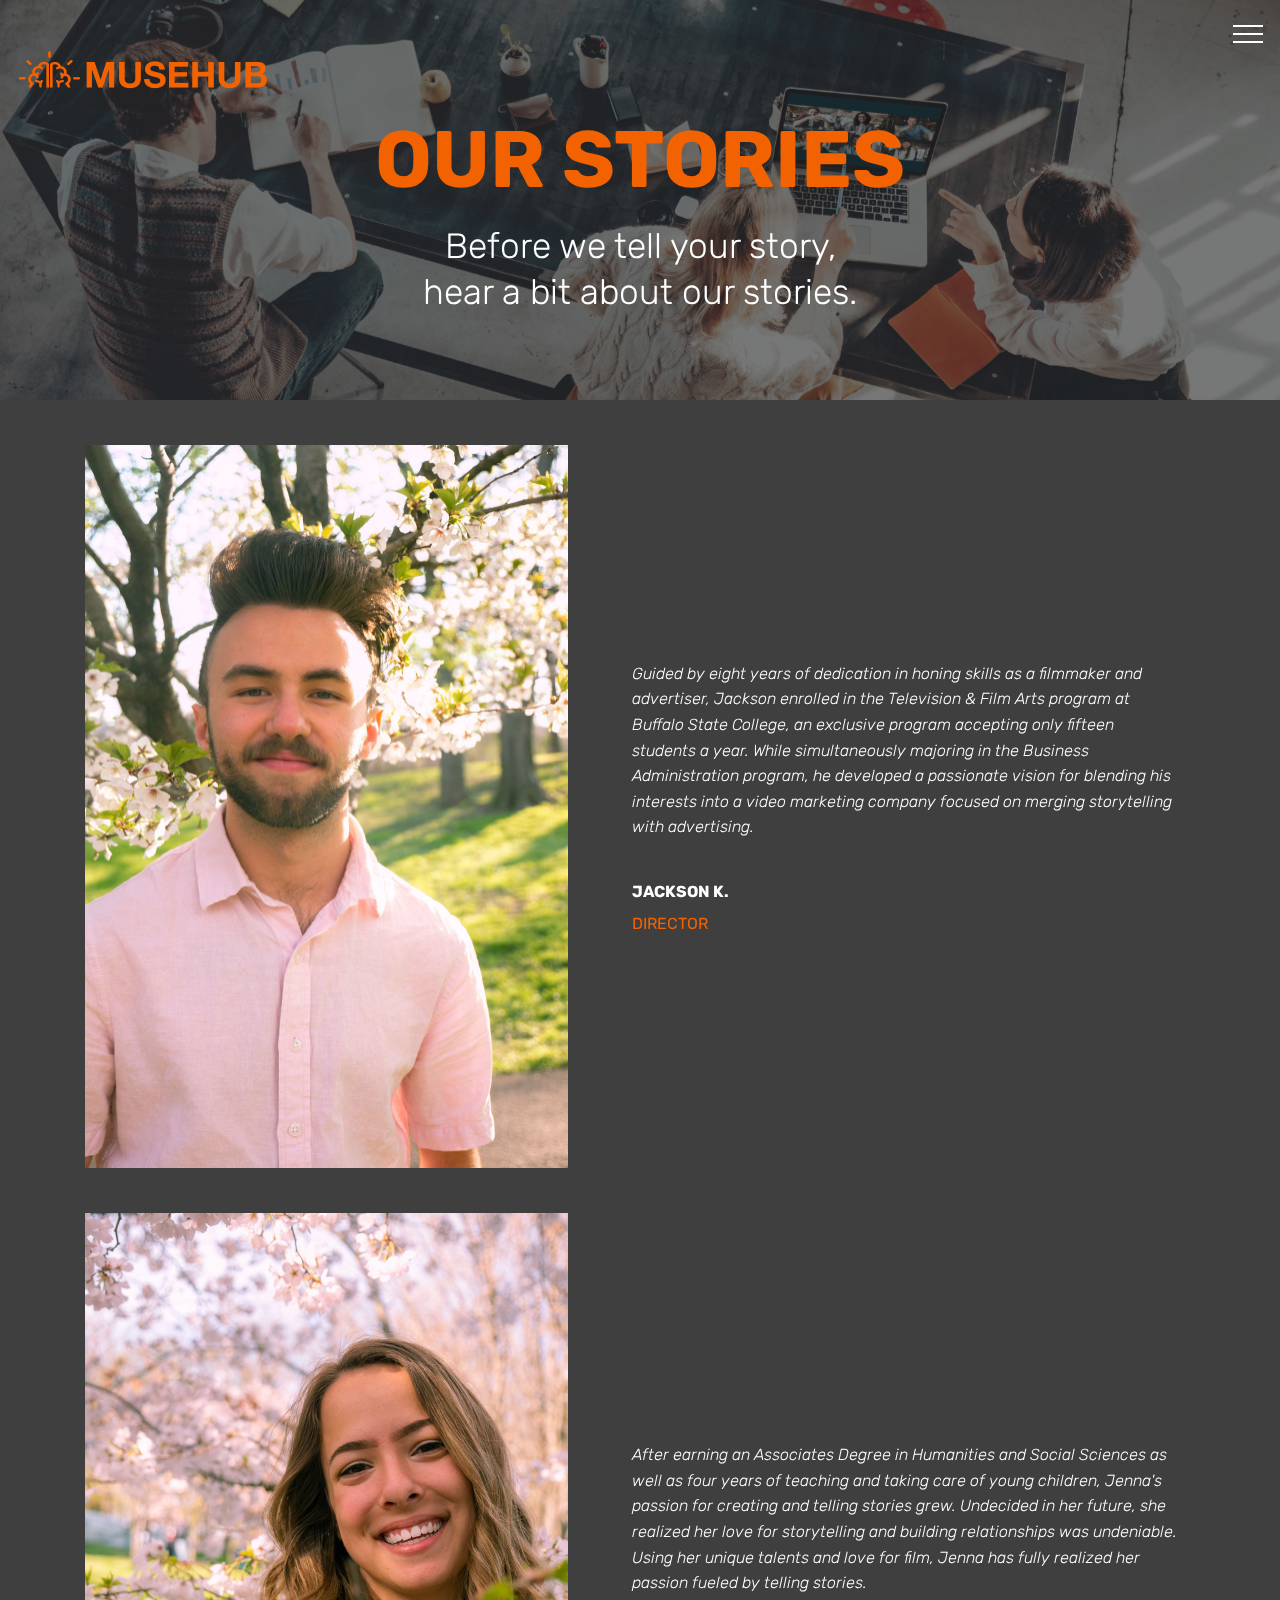
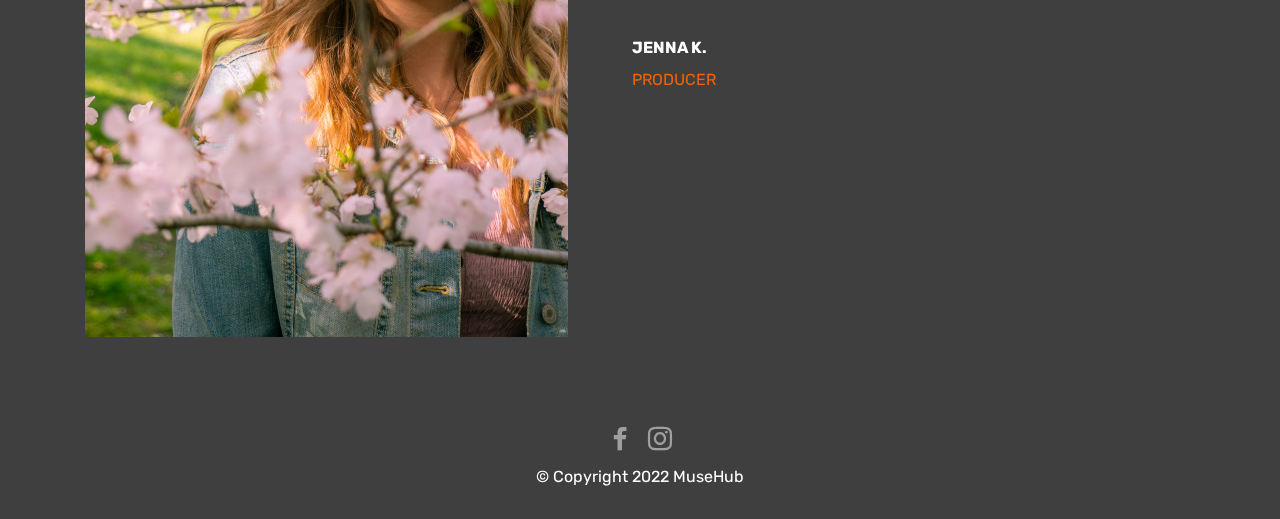
==== commit 909a7e24: "Fixes" ====
--- a/about-us.html
+++ b/about-us.html
@@ -57,7 +57,7 @@
     </nav>
 </section>
 
-<section class="engine"><a href="https://mobirise.info">Mobirise</a></section><section class="mbr-section content5 cid-t28yUjhYDV mbr-parallax-background" id="content5-j">
+<section class="engine"><a href="https://mobirise.info/o">free portfolio site templates</a></section><section class="mbr-section content5 cid-t28yUjhYDV mbr-parallax-background" id="content5-j">
 
     
 
@@ -137,11 +137,11 @@
                     
                     
                 <div class="soc-item">
-                        <a href="https://twitter.com/mobirise" target="_blank">
+                        <a href="http://facebook.com/musehubmedia" target="_blank">
                             <span class="mbr-iconfont mbr-iconfont-social socicon-facebook socicon"></span>
                         </a>
                     </div><div class="soc-item">
-                        <a href="https://twitter.com/mobirise" target="_blank">
+                        <a href="http://instagram.com/musehubmedia" target="_blank">
                             <span class="mbr-iconfont mbr-iconfont-social socicon-instagram socicon"></span>
                         </a>
                     </div></div>
--- a/assets/mobirise/css/mbr-additional.css
+++ b/assets/mobirise/css/mbr-additional.css
@@ -1092,9 +1092,6 @@
 .cid-t1zTqiDRHz .dropdown-item:hover {
   color: #c1c1c1 !important;
 }
-.cid-t1zTtjGq0H {
-  background-image: url("../../../assets/images/adobestock-114889069-2000x1335.jpeg");
-}
 .cid-t1zTYZJv4s {
   padding-top: 120px;
   padding-bottom: 120px;
@@ -2047,8 +2044,8 @@
   color: #f26200;
 }
 .cid-t28yjPKEwn {
-  padding-top: 0px;
-  padding-bottom: 0px;
+  padding-top: 45px;
+  padding-bottom: 45px;
   background-color: #3f3f3f;
 }
 .cid-t28yjPKEwn .testimonial-text {
@@ -2108,7 +2105,7 @@
   color: #f26200;
 }
 .cid-t2bMqjJQaC {
-  padding-top: 30px;
+  padding-top: 90px;
   padding-bottom: 30px;
   background-color: #3f3f3f;
 }
@@ -2871,7 +2868,7 @@
   }
 }
 .cid-t2bMqjJQaC {
-  padding-top: 30px;
+  padding-top: 90px;
   padding-bottom: 30px;
   background-color: #3f3f3f;
 }
--- a/assets/mobirise/css/mbr-additional.css
+++ b/assets/mobirise/css/mbr-additional.css
@@ -1092,9 +1092,6 @@
 .cid-t1zTqiDRHz .dropdown-item:hover {
   color: #c1c1c1 !important;
 }
-.cid-t1zTtjGq0H {
-  background-image: url("../../../assets/images/adobestock-114889069-2000x1335.jpeg");
-}
 .cid-t1zTYZJv4s {
   padding-top: 120px;
   padding-bottom: 120px;
@@ -2047,8 +2044,8 @@
   color: #f26200;
 }
 .cid-t28yjPKEwn {
-  padding-top: 0px;
-  padding-bottom: 0px;
+  padding-top: 45px;
+  padding-bottom: 45px;
   background-color: #3f3f3f;
 }
 .cid-t28yjPKEwn .testimonial-text {
@@ -2108,7 +2105,7 @@
   color: #f26200;
 }
 .cid-t2bMqjJQaC {
-  padding-top: 30px;
+  padding-top: 90px;
   padding-bottom: 30px;
   background-color: #3f3f3f;
 }
@@ -2871,7 +2868,7 @@
   }
 }
 .cid-t2bMqjJQaC {
-  padding-top: 30px;
+  padding-top: 90px;
   padding-bottom: 30px;
   background-color: #3f3f3f;
 }
